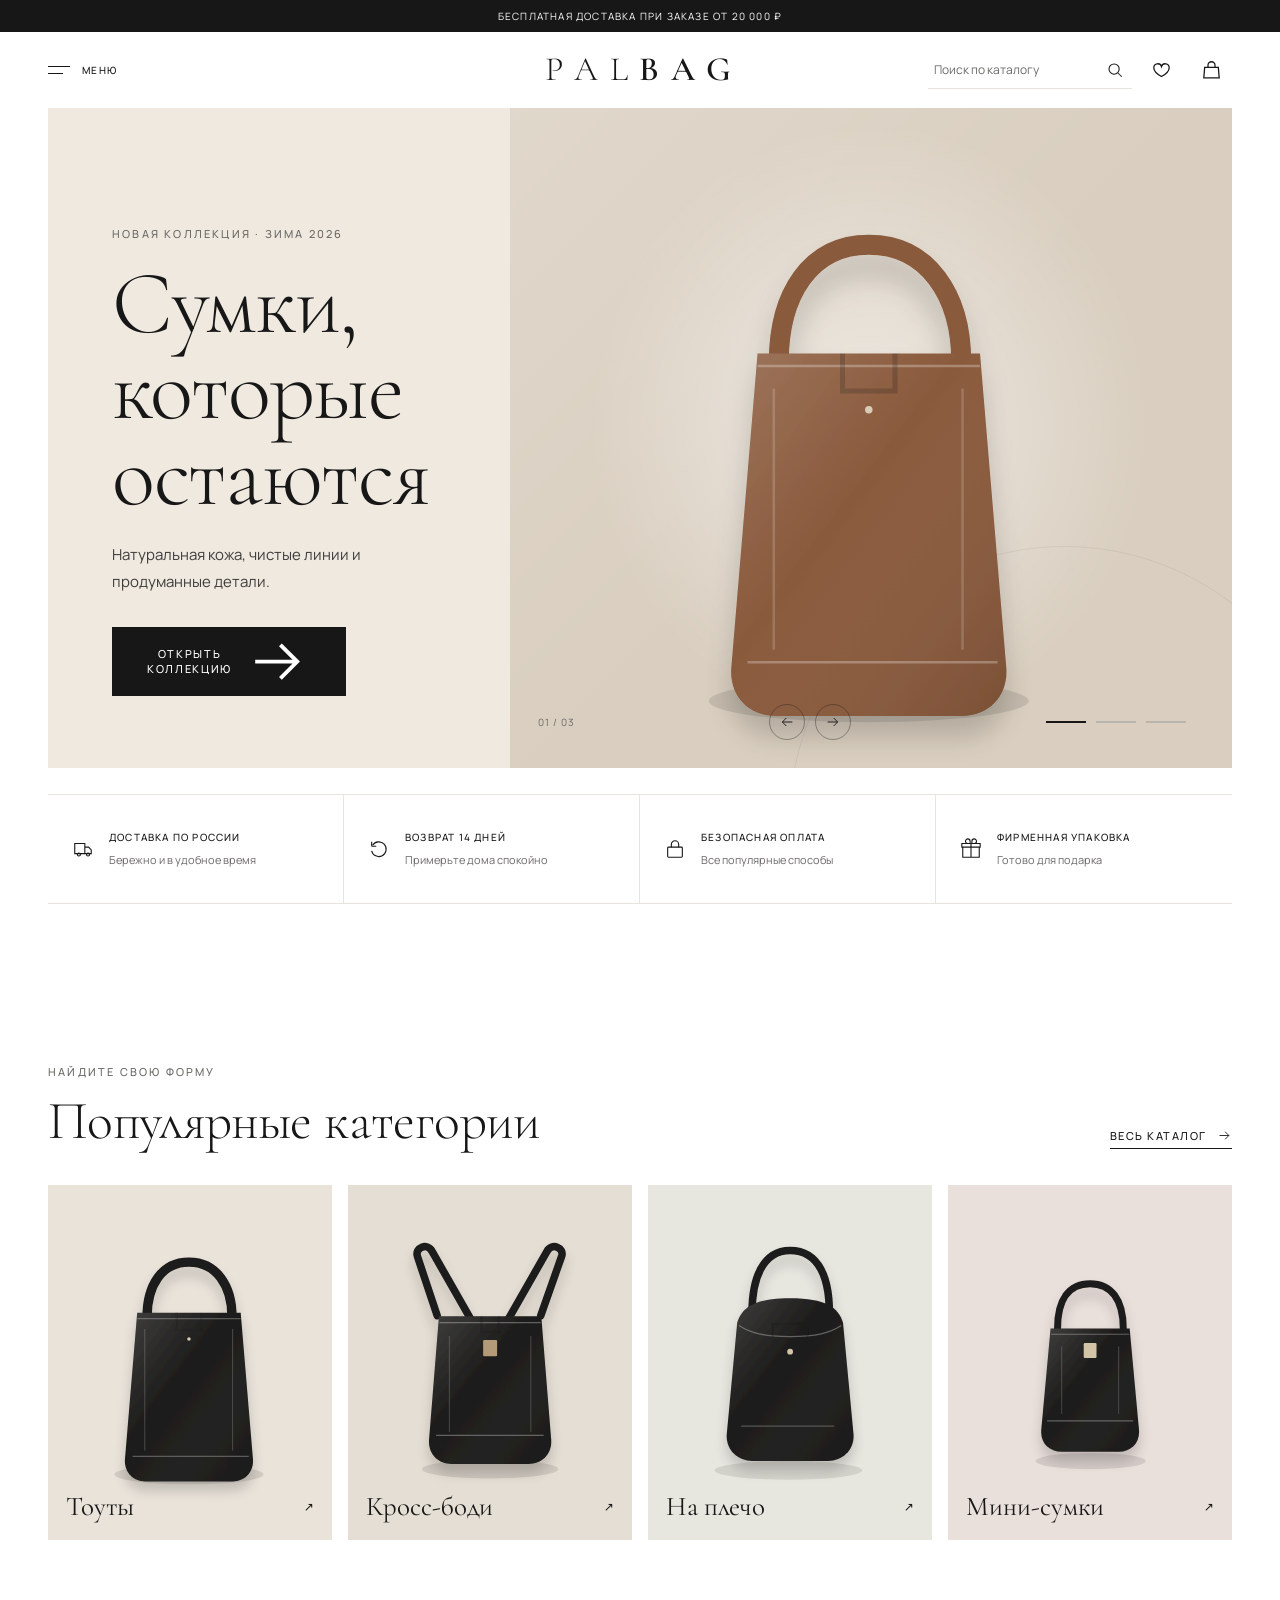
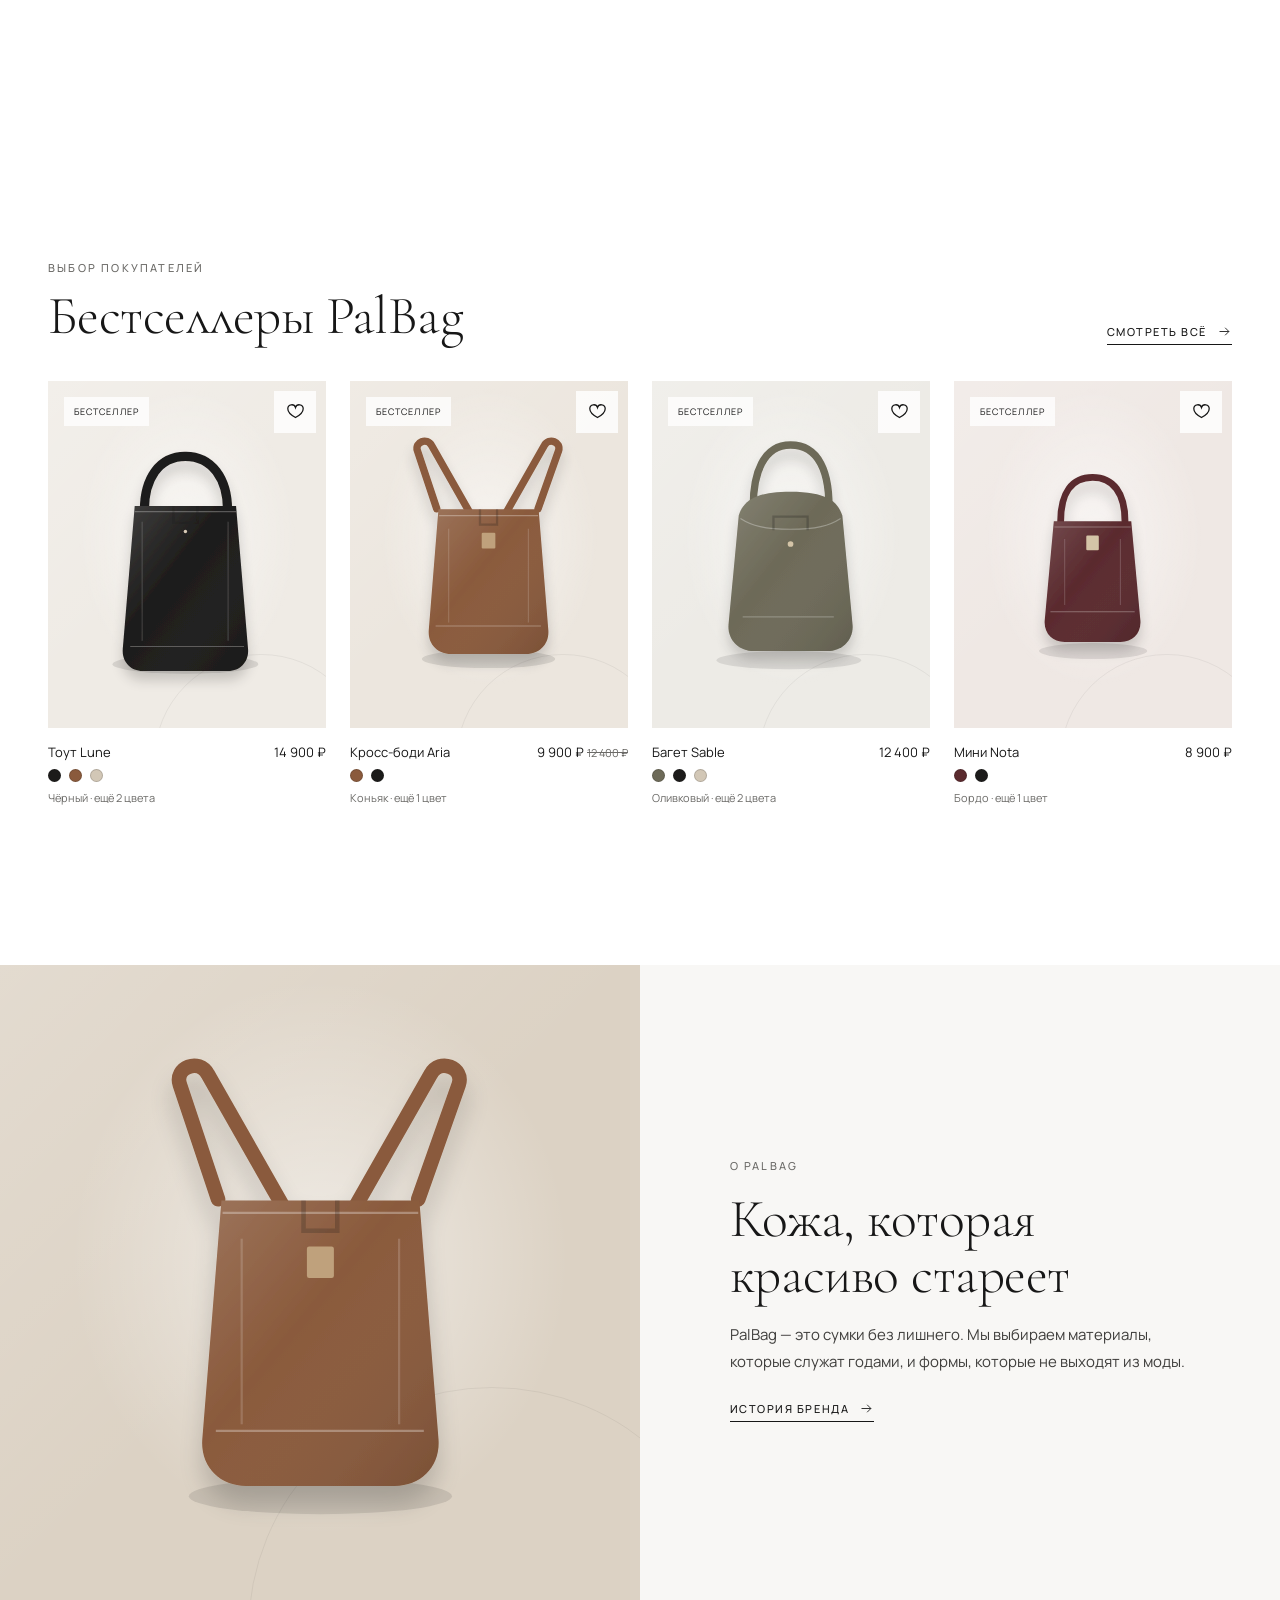
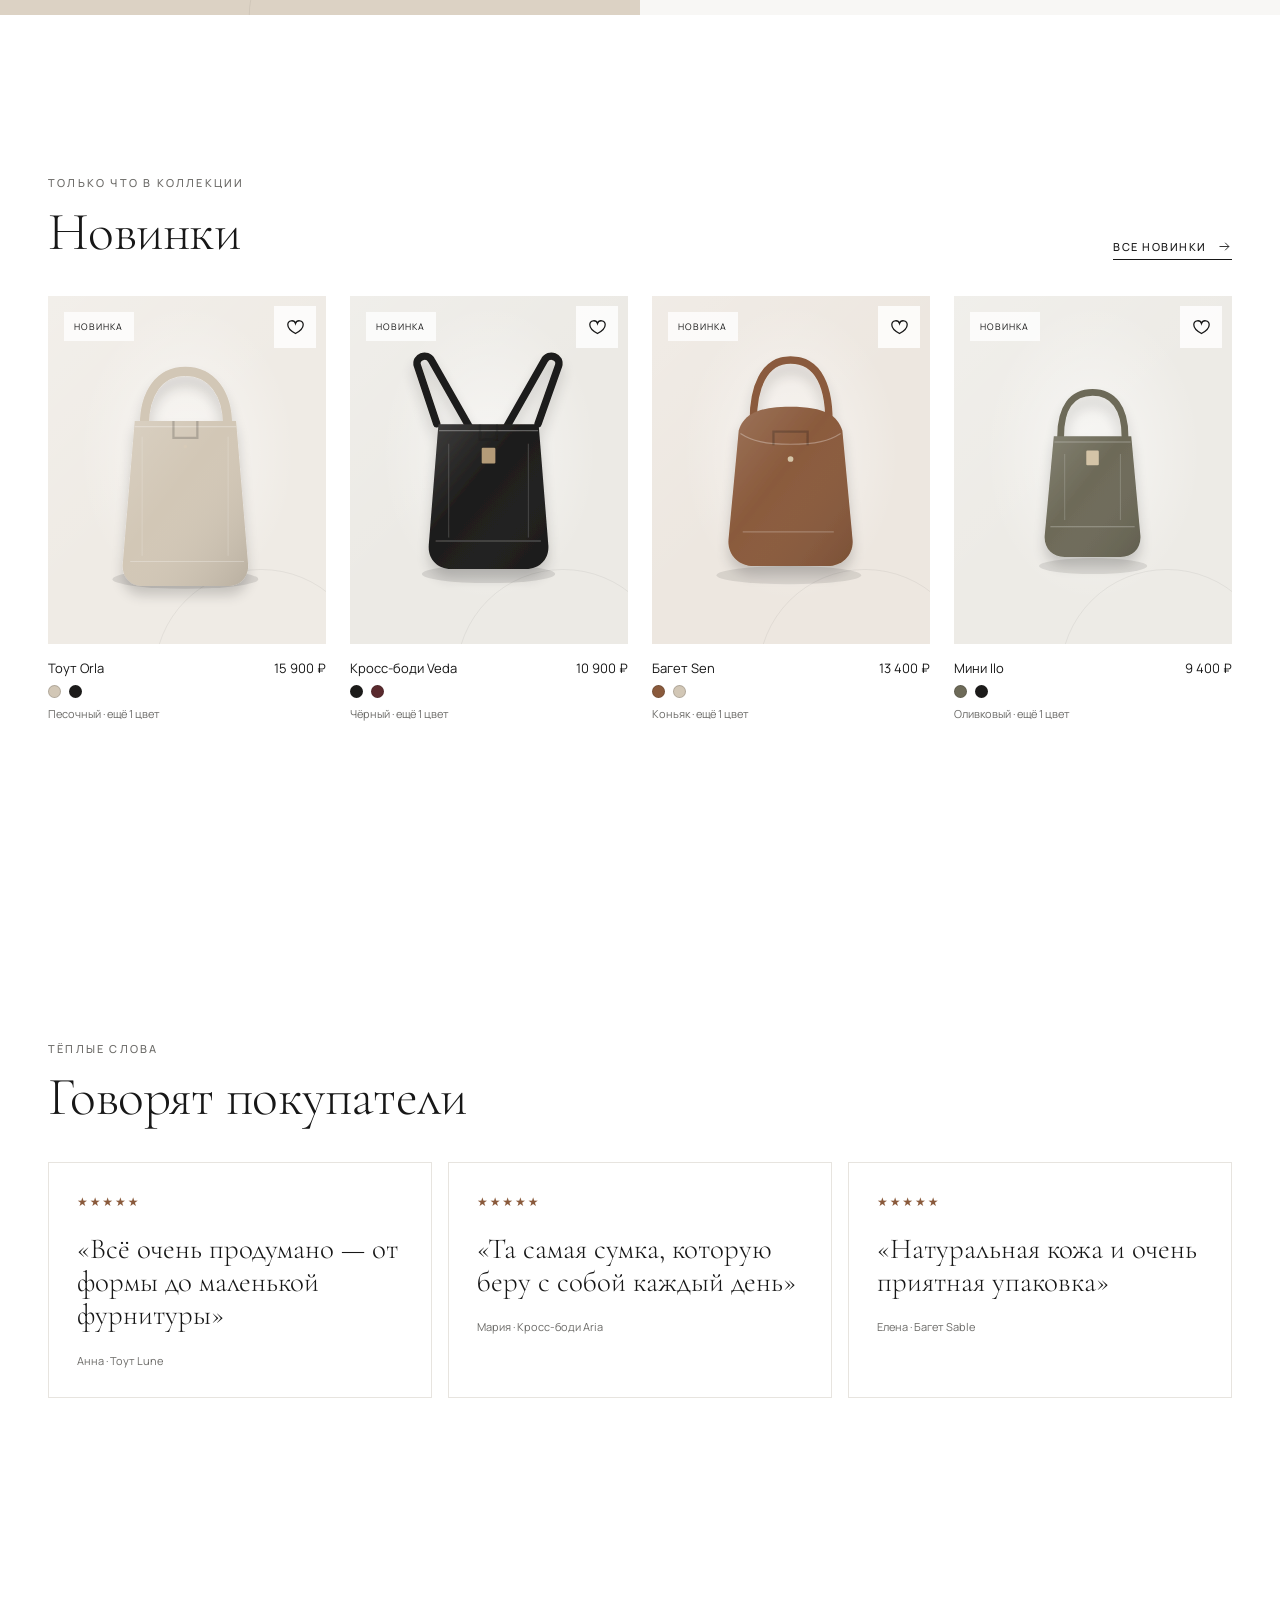
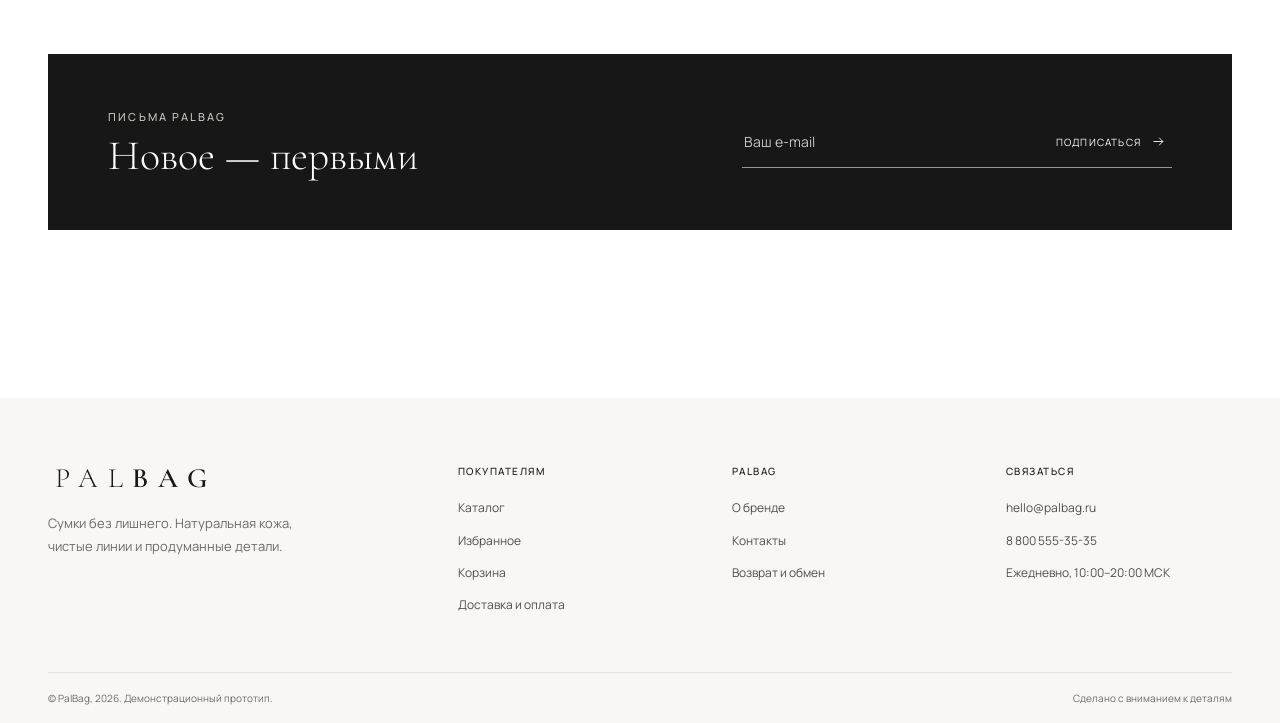
==== index.html @ a99d56c4 "Initial commit - PalBag website" ====
<!doctype html>
<html lang="ru">
  <head>
    <meta charset="utf-8">
    <meta name="viewport" content="width=device-width, initial-scale=1">
    <meta name="theme-color" content="#ffffff">
    <meta name="description" content="PalBag — сумки из натуральной кожи, чистые линии и продуманные детали.">
    <title>PalBag — сумки, которые остаются</title>
    <link rel="preconnect" href="https://fonts.googleapis.com">
    <link rel="preconnect" href="https://fonts.gstatic.com" crossorigin>
    <link href="https://fonts.googleapis.com/css2?family=Cormorant+Garamond:wght@300;400;500;600&family=Manrope:wght@300;400;500;600&display=swap" rel="stylesheet">
    <link rel="stylesheet" href="css/site.css">
    <script defer src="js/products.js"></script>
    <script defer src="js/app.js"></script>
  </head>
  <body data-page="home">
    <header id="site-header"></header>
    <main id="main-content"></main>
    <footer id="site-footer"></footer>
    <div id="overlay-root"></div>
    <div id="toast" class="toast" role="status" aria-live="polite"></div>
  </body>
</html>
---- css/site.css ----
:root {
  color-scheme: light;
  --ink: #171717;
  --mute: #6b6a67;
  --line: #e7e4df;
  --milk: #f8f7f5;
  --field: #8f8b84;
  --success: #3f7d58;
  --error: #a3352b;
  --serif: "Cormorant Garamond", "Times New Roman", serif;
  --sans: "Manrope", system-ui, -apple-system, sans-serif;
  --wrap: 1344px;
  --gutter: 48px;
  --ease: cubic-bezier(.22, .61, .36, 1);
}

* { box-sizing: border-box; }
html { scroll-behavior: smooth; }
body {
  margin: 0;
  color: var(--ink);
  background: #fff;
  font-family: var(--sans);
  font-size: 14px;
  -webkit-font-smoothing: antialiased;
}
body.is-locked { overflow: hidden; }
img, svg { display: block; }
button, input, select, textarea { font: inherit; }
button, a, select { -webkit-tap-highlight-color: transparent; }
button { color: inherit; }
a { color: inherit; text-decoration: none; }
button:focus-visible, a:focus-visible, input:focus-visible, select:focus-visible, textarea:focus-visible {
  outline: 2px solid var(--ink);
  outline-offset: 4px;
}
::selection { color: #fff; background: var(--ink); }

.wrap { width: min(100% - var(--gutter) * 2, var(--wrap)); margin-inline: auto; }
.eyebrow {
  color: var(--mute);
  font-size: 11px;
  font-weight: 500;
  letter-spacing: .2em;
  line-height: 1.5;
  text-transform: uppercase;
}
.serif { font-family: var(--serif); font-weight: 300; }
.display {
  margin: 0;
  font-family: var(--serif);
  font-size: clamp(56px, 7vw, 96px);
  font-weight: 300;
  letter-spacing: -.015em;
  line-height: .96;
}
.page-title {
  margin: 0;
  font-family: var(--serif);
  font-size: clamp(48px, 6vw, 80px);
  font-weight: 300;
  letter-spacing: -.012em;
  line-height: .98;
}
.section-title {
  margin: 0;
  font-family: var(--serif);
  font-size: clamp(38px, 4.2vw, 56px);
  font-weight: 300;
  letter-spacing: -.01em;
  line-height: 1.05;
}
.lead { max-width: 580px; color: #3f3e3c; font-size: 15px; line-height: 1.8; }
.muted { color: var(--mute); }
.section { padding-block: 160px; }
.section--compact { padding-block: 96px; }
.section-head { display: flex; align-items: end; justify-content: space-between; gap: 24px; margin-bottom: 36px; }
.section-head__copy { display: grid; gap: 12px; }
.text-link {
  display: inline-flex;
  align-items: center;
  gap: 10px;
  width: fit-content;
  padding-bottom: 5px;
  border-bottom: 1px solid currentColor;
  font-size: 11px;
  font-weight: 500;
  letter-spacing: .14em;
  text-transform: uppercase;
  transition: opacity .4s ease;
}
.text-link:hover { opacity: .58; }
.text-link svg { width: 15px; height: 15px; }
.button svg, .text-link svg, .newsletter-form button svg { fill: none; stroke: currentColor; stroke-width: 1.4; }

.button {
  display: inline-flex;
  min-height: 54px;
  align-items: center;
  justify-content: center;
  gap: 12px;
  padding: 0 34px;
  border: 1px solid var(--ink);
  background: var(--ink);
  color: #fff;
  cursor: pointer;
  font-size: 11px;
  font-weight: 500;
  letter-spacing: .15em;
  text-align: center;
  text-transform: uppercase;
  transition: color .45s ease, background .45s ease, border-color .45s ease;
}
.button:hover { background: #fff; color: var(--ink); }
.button:disabled { cursor: not-allowed; opacity: .5; }
.button--light { border-color: #fff; background: #fff; color: var(--ink); }
.button--light:hover { background: transparent; color: #fff; }
.button--outline { background: transparent; color: var(--ink); }
.button--outline:hover { background: var(--ink); color: #fff; }
.button--small { min-height: 44px; padding-inline: 20px; font-size: 10px; }
.icon-button {
  position: relative;
  display: inline-grid;
  width: 42px;
  height: 42px;
  flex: 0 0 auto;
  place-items: center;
  padding: 0;
  border: 0;
  background: transparent;
  cursor: pointer;
}
.icon-button svg { width: 21px; height: 21px; fill: none; stroke: currentColor; stroke-width: 1.45; }
.icon-button:hover { opacity: .58; }
.icon-button.is-active svg { fill: var(--ink); }
.icon-button.is-active svg path, .icon-button.is-active svg circle { stroke: var(--ink); }
.count-badge {
  position: absolute;
  top: 2px;
  right: 0;
  display: grid;
  min-width: 17px;
  height: 17px;
  place-items: center;
  padding-inline: 4px;
  border-radius: 50%;
  background: var(--ink);
  color: #fff;
  font-size: 9px;
  line-height: 1;
}
.count-badge[hidden] { display: none; }

/* Shared header, menu and footer */
.announcement {
  display: flex;
  min-height: 32px;
  align-items: center;
  justify-content: center;
  padding: 6px 16px;
  background: var(--ink);
  color: #fff;
  font-size: 10px;
  letter-spacing: .12em;
  text-align: center;
  text-transform: uppercase;
}
.site-header { position: sticky; z-index: 20; top: 0; background: #fff; transition: box-shadow .4s ease; }
.site-header.is-scrolled { box-shadow: 0 1px 0 var(--line); }
.header-main {
  display: grid;
  width: min(100% - var(--gutter) * 2, var(--wrap));
  min-height: 76px;
  grid-template-columns: 1fr auto 1fr;
  align-items: center;
  margin-inline: auto;
  transition: min-height .4s ease;
}
.site-header.is-scrolled .header-main { min-height: 62px; }
.header-left, .header-actions { display: flex; align-items: center; gap: 8px; }
.header-left { justify-self: start; }
.header-actions { justify-self: end; }
.brand {
  display: inline-flex;
  align-items: baseline;
  padding-left: .24em;
  font-family: var(--serif);
  font-size: 34px;
  font-weight: 300;
  letter-spacing: .34em;
  line-height: 1;
  white-space: nowrap;
}
.brand strong { font-weight: 600; }
.brand--small { font-size: 28px; }
.menu-trigger { display: flex; gap: 12px; align-items: center; padding: 10px 0; border: 0; background: transparent; cursor: pointer; }
.menu-trigger__lines { display: grid; gap: 6px; width: 22px; }
.menu-trigger__lines span { height: 1px; background: currentColor; transition: transform .45s var(--ease), width .45s var(--ease); }
.menu-trigger__lines span:last-child { width: 15px; }
.menu-trigger[aria-expanded="true"] .menu-trigger__lines span:first-child { transform: translateY(3.5px) rotate(45deg); }
.menu-trigger[aria-expanded="true"] .menu-trigger__lines span:last-child { width: 22px; transform: translateY(-3.5px) rotate(-45deg); }
.menu-trigger__label { font-size: 10px; font-weight: 500; letter-spacing: .14em; text-transform: uppercase; }
.header-search { position: relative; }
.search-field { display: flex; align-items: center; border-bottom: 1px solid var(--line); }
.search-field input { width: 170px; height: 36px; padding: 0 6px; border: 0; background: transparent; outline: 0; font-size: 12px; }
.search-field input::placeholder { color: var(--mute); }
.search-field button { display: grid; width: 34px; height: 34px; place-items: center; border: 0; background: transparent; cursor: pointer; }
.search-field svg { width: 18px; height: 18px; fill: none; stroke: currentColor; stroke-width: 1.4; }
.header-desktop-search { display: block; }
.header-mobile-search { display: none; }
.header-menu {
  position: fixed;
  z-index: 22;
  inset: 0;
  display: grid;
  grid-template-columns: minmax(320px, .85fr) 1.15fr;
  visibility: hidden;
  background: #fff;
  opacity: 0;
  transition: opacity .55s ease, visibility .55s;
}
.header-menu.is-open { visibility: visible; opacity: 1; }
.menu-main { display: flex; flex-direction: column; justify-content: center; padding: 70px max(56px, calc((100vw - var(--wrap)) / 2)); }
.menu-close { position: absolute; top: 28px; left: max(42px, calc((100vw - var(--wrap)) / 2)); }
.menu-links { display: grid; gap: 8px; margin-top: 40px; }
.menu-links a {
  width: fit-content;
  font-family: var(--serif);
  font-size: clamp(38px, 5vw, 64px);
  font-weight: 300;
  line-height: 1.05;
  opacity: 0;
  transform: translateY(18px);
  transition: opacity .4s ease, transform .55s var(--ease);
}
.header-menu.is-open .menu-links a { opacity: 1; transform: none; }
.header-menu.is-open .menu-links a:nth-child(2) { transition-delay: .06s; }
.header-menu.is-open .menu-links a:nth-child(3) { transition-delay: .12s; }
.header-menu.is-open .menu-links a:nth-child(4) { transition-delay: .18s; }
.header-menu.is-open .menu-links a:nth-child(5) { transition-delay: .24s; }
.menu-links a:hover { color: var(--mute); }
.menu-aside { position: relative; display: flex; align-items: end; padding: 64px; overflow: hidden; background: #e9e3da; }
.menu-aside__art { position: absolute; inset: 0; display: grid; place-items: center; }
.menu-aside__art .bag-art { width: 75%; height: 90%; }
.menu-aside__copy { position: relative; z-index: 1; max-width: 320px; }
.menu-aside__copy p { margin: 10px 0 20px; font-family: var(--serif); font-size: 34px; line-height: 1.1; }
.footer { margin-top: 72px; background: var(--milk); }
.footer-top { display: grid; grid-template-columns: 1.6fr repeat(3, 1fr); gap: 48px; padding-block: 66px 58px; }
.footer-brand p { max-width: 260px; margin: 20px 0 0; color: var(--mute); font-size: 13px; line-height: 1.75; }
.footer-column { display: flex; flex-direction: column; align-items: start; gap: 13px; }
.footer-column h2 { margin: 0 0 7px; font-size: 10px; font-weight: 500; letter-spacing: .15em; text-transform: uppercase; }
.footer-column a, .footer-column span { color: #4f4e4b; font-size: 12px; line-height: 1.6; transition: color .3s ease; }
.footer-column a:hover { color: var(--ink); }
.footer-bottom { display: flex; justify-content: space-between; gap: 20px; padding-block: 18px; border-top: 1px solid var(--line); color: var(--mute); font-size: 10px; }

/* Product artwork and cards */
.bag-art { width: 100%; height: 100%; color: var(--bag-color, #1c1b1a); }
.bag-art use { width: 100%; height: 100%; }
.bag-scene { position: relative; display: grid; min-width: 0; place-items: center; overflow: hidden; background: var(--bag-bg, #efebe5); }
.bag-scene::before, .bag-scene::after { position: absolute; content: ""; pointer-events: none; }
.bag-scene::before {
  inset: 0;
  background: radial-gradient(ellipse at 50% 45%, rgba(255,255,255,.55), transparent 55%), linear-gradient(135deg, rgba(255,255,255,.2), transparent 50%);
}
.bag-scene::after {
  right: -15%;
  bottom: -40%;
  width: 76%;
  aspect-ratio: 1;
  border: 1px solid rgba(23,23,23,.06);
  border-radius: 50%;
}
.bag-scene .bag-art { position: relative; z-index: 1; width: 82%; height: 90%; transition: opacity .7s ease, transform .8s var(--ease); }
.bag-scene:hover .bag-art { transform: translateY(-3px); }
.product-card { min-width: 0; }
.product-card__visual { position: relative; display: block; aspect-ratio: 4 / 5; overflow: hidden; background: var(--bag-bg, var(--milk)); }
.product-card__visual .bag-scene { width: 100%; height: 100%; }
.product-card__visual .bag-art { width: 86%; height: 92%; }
.product-card__badge { position: absolute; z-index: 2; top: 16px; left: 16px; padding: 8px 10px; background: rgba(255,255,255,.78); font-size: 9px; letter-spacing: .12em; text-transform: uppercase; }
.product-card__favorite { position: absolute; z-index: 2; top: 10px; right: 10px; background: rgba(255,255,255,.82); }
.product-card__info { display: grid; grid-template-columns: 1fr auto; gap: 8px 12px; padding-top: 15px; }
.product-card__name { width: fit-content; font-size: 13px; font-weight: 400; }
.product-card__name:hover { text-decoration: underline; text-underline-offset: 4px; }
.product-card__price { white-space: nowrap; font-size: 13px; }
.product-card__meta { display: flex; align-items: center; gap: 8px; }
.product-card__swatches { display: flex; align-items: center; gap: 6px; }
.swatch {
  display: inline-block;
  width: 13px;
  height: 13px;
  flex: 0 0 auto;
  padding: 0;
  border: 1px solid rgba(23,23,23,.18);
  border-radius: 50%;
  background: var(--swatch);
}
.swatch--large { width: 27px; height: 27px; cursor: pointer; }
.swatch--selected { outline: 1px solid var(--ink); outline-offset: 3px; }
.product-card__note { grid-column: 1 / -1; color: var(--mute); font-size: 11px; }
.product-grid { display: grid; grid-template-columns: repeat(4, minmax(0, 1fr)); gap: 46px 24px; }
.category-grid { display: grid; grid-template-columns: repeat(4, minmax(0, 1fr)); gap: 16px; }
.category-tile { position: relative; display: block; aspect-ratio: 4 / 5; overflow: hidden; background: var(--tile-bg, #efebe5); }
.category-tile .bag-art { position: absolute; inset: 5% 7%; width: 86%; height: 90%; transition: transform .8s var(--ease); }
.category-tile:hover .bag-art { transform: translateY(-5px); }
.category-tile__label { position: absolute; z-index: 1; right: 18px; bottom: 17px; left: 18px; display: flex; align-items: center; justify-content: space-between; font-family: var(--serif); font-size: 27px; }
.category-tile__label span:last-child { font-family: var(--sans); font-size: 12px; }
.sale-price { color: var(--mute); font-size: 11px; text-decoration: line-through; }

/* Home page */
.hero { position: relative; width: min(100% - var(--gutter) * 2, var(--wrap)); margin: 0 auto; overflow: hidden; background: var(--milk); }
.hero-track { position: relative; height: min(660px, 55vw); min-height: 520px; }
.hero-slide { position: absolute; inset: 0; display: grid; min-height: 0; grid-template-columns: .78fr 1.22fr; opacity: 0; transition: opacity 1.2s ease; }
.hero-slide:first-child { position: relative; }
.hero-slide.is-active { opacity: 1; }
.hero-copy { z-index: 1; display: flex; flex-direction: column; align-items: start; justify-content: center; padding: 70px clamp(36px, 5vw, 78px); }
.hero-copy .display { max-width: 490px; margin-block: 18px 22px; }
.hero-copy .lead { max-width: 360px; margin: 0 0 32px; }
.hero-art { min-height: 100%; }
.hero-art .bag-scene { height: 100%; min-height: 500px; }
.hero-art .bag-scene .bag-art { width: 79%; height: 92%; }
.hero-controls { position: absolute; z-index: 2; right: 46px; bottom: 28px; left: calc(39% + 28px); display: flex; align-items: center; justify-content: space-between; pointer-events: none; }
.hero-arrows, .hero-progress { display: flex; align-items: center; gap: 10px; pointer-events: auto; }
.hero-arrow { display: grid; width: 36px; height: 36px; place-items: center; border: 1px solid rgba(23,23,23,.36); border-radius: 50%; background: transparent; cursor: pointer; transition: background .3s ease,color .3s ease; }
.hero-arrow:hover { background: var(--ink); color: #fff; }
.hero-arrow svg { width: 16px; height: 16px; fill: none; stroke: currentColor; stroke-width: 1.4; }
.hero-progress button { width: 40px; height: 20px; padding: 0; border: 0; background: transparent; cursor: pointer; }
.hero-progress span { display: block; height: 2px; background: #b9b5ad; transition: background .4s ease; }
.hero-progress button[aria-current="true"] span { background: var(--ink); }
.hero-counter { color: var(--mute); font-size: 10px; letter-spacing: .1em; }
.promise-strip { display: grid; grid-template-columns: repeat(4, 1fr); margin-top: 26px; border-block: 1px solid var(--line); }
.promise { display: flex; min-height: 108px; align-items: center; gap: 15px; padding: 20px 24px; border-right: 1px solid var(--line); }
.promise:last-child { border-right: 0; }
.promise svg { width: 22px; height: 22px; flex: 0 0 auto; fill: none; stroke: var(--ink); stroke-width: 1.2; }
.promise strong { display: block; margin-bottom: 5px; font-size: 10px; font-weight: 500; letter-spacing: .12em; text-transform: uppercase; }
.promise span { color: var(--mute); font-size: 11px; line-height: 1.5; }
.story-band { display: grid; grid-template-columns: 1fr 1fr; min-height: 470px; background: var(--milk); }
.story-band__art .bag-scene { height: 100%; min-height: 470px; }
.story-band__copy { display: flex; flex-direction: column; align-items: start; justify-content: center; padding: 60px clamp(34px, 7vw, 108px); }
.story-band__copy .section-title { max-width: 470px; margin-block: 16px 18px; }
.story-band__copy .lead { margin: 0 0 26px; }
.quote-card { min-height: 230px; padding: 28px; border: 1px solid var(--line); }
.reviews-grid { display: grid; grid-template-columns: repeat(3, minmax(0, 1fr)); gap: 16px; }
.quote-card blockquote { max-width: 340px; margin: 22px 0 18px; font-family: var(--serif); font-size: 29px; font-weight: 300; line-height: 1.15; }
.quote-card cite { color: var(--mute); font-size: 11px; font-style: normal; }
.quote-stars { color: #8a5a3c; font-size: 12px; letter-spacing: .16em; }
.newsletter { display: flex; align-items: center; justify-content: space-between; gap: 38px; padding: 52px 60px; background: var(--ink); color: #fff; }
.newsletter h2 { max-width: 430px; margin: 8px 0 0; font-family: var(--serif); font-size: 42px; font-weight: 300; line-height: 1.08; }
.newsletter .eyebrow { color: #c9c6c0; }
.newsletter-form { display: flex; width: min(100%, 430px); border-bottom: 1px solid rgba(255,255,255,.55); }
.newsletter-form input { width: 100%; height: 50px; border: 0; background: transparent; color: #fff; outline: 0; }
.newsletter-form input::placeholder { color: #c9c6c0; }
.newsletter-form button { display: flex; align-items: center; gap: 10px; border: 0; background: transparent; color: #fff; cursor: pointer; font-size: 10px; letter-spacing: .12em; text-transform: uppercase; }
.newsletter-form button svg { width: 15px; height: 15px; fill: none; stroke: currentColor; stroke-width: 1.4; }
.mobile-search-panel { padding: 5px 0 15px; }
.mobile-search-panel .search-field { max-width: var(--wrap); }

/* Catalog, forms and filters */
.breadcrumb { display: flex; flex-wrap: wrap; gap: 9px; align-items: center; margin: 26px 0; color: var(--mute); font-size: 11px; }
.breadcrumb a:hover { color: var(--ink); }
.breadcrumb span[aria-hidden="true"] { color: #b9b5ad; }
.catalog-intro { display: flex; align-items: end; justify-content: space-between; gap: 32px; padding-block: 30px 45px; border-bottom: 1px solid var(--line); }
.catalog-intro__copy { display: grid; gap: 13px; }
.catalog-intro__copy .lead { margin: 0; }
.catalog-layout { display: grid; grid-template-columns: 240px minmax(0, 1fr); gap: 34px; padding-top: 28px; }
.filters { align-self: start; }
.filter-group { padding-block: 19px; border-bottom: 1px solid var(--line); }
.filter-group:first-child { padding-top: 0; }
.filter-group summary { display: flex; align-items: center; justify-content: space-between; cursor: pointer; font-size: 11px; font-weight: 500; letter-spacing: .12em; list-style: none; text-transform: uppercase; }
.filter-group summary::-webkit-details-marker { display: none; }
.filter-group summary::after { content: "+"; color: var(--mute); font-size: 17px; font-weight: 300; }
.filter-group[open] summary::after { content: "−"; }
.filter-options { display: grid; gap: 13px; padding-top: 18px; }
.filter-check { display: flex; align-items: center; gap: 10px; color: #4f4e4b; cursor: pointer; font-size: 12px; }
.filter-check input { width: 15px; height: 15px; accent-color: var(--ink); }
.filter-color-list { display: flex; flex-wrap: wrap; gap: 12px; padding: 4px 2px; }
.filter-color { display: inline-grid; width: 22px; height: 22px; place-items: center; padding: 0; border: 1px solid rgba(23,23,23,.22); border-radius: 50%; background: var(--swatch); cursor: pointer; }
.filter-color[aria-pressed="true"] { outline: 1px solid var(--ink); outline-offset: 3px; }
.price-range { display: grid; grid-template-columns: 1fr 1fr; gap: 8px; }
.price-range label { display: grid; gap: 6px; color: var(--mute); font-size: 10px; }
.price-range input, .field input, .field select, .field textarea {
  width: 100%;
  min-height: 44px;
  padding: 10px 12px;
  border: 1px solid var(--field);
  border-radius: 0;
  background: #fff;
  color: var(--ink);
  font-size: 13px;
}
.price-range input { min-height: 40px; }
.filter-actions { display: flex; gap: 10px; margin-top: 18px; }
.filter-actions .button { flex: 1; }
.catalog-toolbar { display: flex; align-items: center; justify-content: space-between; gap: 14px; margin-bottom: 22px; }
.catalog-count { color: var(--mute); font-size: 11px; }
.catalog-sort { display: flex; align-items: center; gap: 9px; color: var(--mute); font-size: 11px; }
.catalog-sort select { min-height: 36px; padding: 4px 27px 4px 4px; border: 0; background: #fff; color: var(--ink); font-size: 11px; }
.filter-mobile-trigger { display: none; }
.catalog-products { display: grid; grid-template-columns: repeat(3, minmax(0, 1fr)); gap: 38px 20px; }
.empty-state { grid-column: 1 / -1; padding: 75px 24px; background: var(--milk); text-align: center; }
.empty-state h2 { margin: 0 0 12px; font-family: var(--serif); font-size: 38px; font-weight: 300; }
.empty-state p { margin: 0 auto 22px; color: var(--mute); line-height: 1.7; }
.promo-card { display: flex; align-items: center; justify-content: space-between; gap: 32px; margin-top: 40px; padding: 28px 34px; background: var(--milk); }
.promo-card h2 { margin: 5px 0 0; font-family: var(--serif); font-size: 34px; font-weight: 300; }

/* Product detail */
.product-detail { display: grid; grid-template-columns: minmax(0, 1.15fr) minmax(340px, .85fr); gap: clamp(40px, 7vw, 100px); padding-top: 16px; }
.product-gallery { display: grid; min-width: 0; grid-template-columns: repeat(2, minmax(0, 1fr)); align-content: start; gap: 12px; }
.product-gallery__main { min-width: 0; grid-column: 1 / -1; aspect-ratio: 1 / 1; }
.product-gallery__main .bag-art { width: 72%; height: 89%; }
.product-gallery__tile { aspect-ratio: 4 / 5; }
.product-gallery__tile .bag-art { width: 88%; height: 92%; }
.product-info { position: sticky; top: 100px; align-self: start; padding-block: 18px 50px; }
.product-info h1 { margin: 12px 0; font-family: var(--serif); font-size: clamp(46px, 5vw, 64px); font-weight: 300; line-height: .98; }
.product-rating { display: flex; align-items: center; gap: 10px; margin-block: 15px; color: var(--mute); font-size: 11px; }
.product-rating__stars { color: #8a5a3c; letter-spacing: .14em; }
.product-detail__price { display: flex; align-items: baseline; gap: 12px; margin: 22px 0; font-size: 17px; }
.product-detail__price del { color: var(--mute); font-size: 13px; }
.product-description { max-width: 460px; margin: 0 0 24px; color: #4f4e4b; font-size: 13px; line-height: 1.8; }
.product-option { margin-block: 22px; }
.product-option__head { display: flex; justify-content: space-between; gap: 18px; margin-bottom: 14px; font-size: 11px; }
.product-option__head strong { font-weight: 500; }
.product-option__head span { color: var(--mute); }
.product-swatches { display: flex; gap: 12px; padding: 4px; }
.product-actions { display: grid; grid-template-columns: 1fr 52px; gap: 10px; margin-top: 25px; }
.product-actions .button { width: 100%; }
.product-actions .icon-button { width: 52px; height: 54px; border: 1px solid var(--line); }
.product-benefits { display: grid; gap: 13px; margin-top: 25px; padding-top: 20px; border-top: 1px solid var(--line); }
.product-benefits__row { display: flex; align-items: center; gap: 12px; color: #4f4e4b; font-size: 11px; }
.product-benefits__row svg { width: 18px; height: 18px; flex: 0 0 auto; fill: none; stroke: currentColor; stroke-width: 1.3; }
.product-accordion { border-top: 1px solid var(--line); }
.product-accordion:last-child { border-bottom: 1px solid var(--line); }
.product-accordion summary { display: flex; justify-content: space-between; padding-block: 18px; cursor: pointer; font-size: 11px; font-weight: 500; letter-spacing: .1em; list-style: none; text-transform: uppercase; }
.product-accordion summary::-webkit-details-marker { display: none; }
.product-accordion summary::after { content: "+"; font-size: 17px; font-weight: 300; }
.product-accordion[open] summary::after { content: "−"; }
.product-accordion p, .product-accordion ul { margin: 0; padding: 0 0 20px; color: var(--mute); font-size: 12px; line-height: 1.8; }
.product-accordion ul { padding-left: 17px; }
.mobile-buybar { display: none; }

/* Cart and favorites */
.page-heading { display: flex; align-items: end; justify-content: space-between; gap: 25px; padding-block: 30px 38px; border-bottom: 1px solid var(--line); }
.page-heading__copy { display: grid; gap: 10px; }
.page-heading__copy p { margin: 0; color: var(--mute); font-size: 12px; }
.cart-layout { display: grid; grid-template-columns: minmax(0, 1.4fr) minmax(290px, .6fr); gap: 60px; padding-top: 36px; }
.cart-list { border-top: 1px solid var(--line); }
.cart-row { display: grid; grid-template-columns: 128px minmax(0, 1fr) auto; gap: 20px; align-items: center; padding-block: 20px; border-bottom: 1px solid var(--line); }
.cart-row__image { display: block; width: 128px; aspect-ratio: 4 / 5; }
.cart-row__image .bag-art { width: 85%; height: 92%; }
.cart-row__info { display: grid; gap: 8px; align-content: center; }
.cart-row__info a { width: fit-content; font-family: var(--serif); font-size: 25px; }
.cart-row__info span { color: var(--mute); font-size: 11px; }
.cart-row__remove { width: fit-content; padding: 4px 0; border: 0; border-bottom: 1px solid var(--line); background: transparent; color: var(--mute); cursor: pointer; font-size: 10px; }
.cart-row__remove:hover { color: var(--ink); border-color: var(--ink); }
.quantity { display: inline-flex; height: 36px; align-items: center; border: 1px solid var(--line); }
.quantity button { display: grid; width: 34px; height: 34px; place-items: center; border: 0; background: transparent; cursor: pointer; font-size: 17px; }
.quantity span { min-width: 24px; text-align: center; font-size: 12px; }
.cart-row__amount { display: grid; gap: 12px; justify-items: end; font-size: 13px; }
.order-summary { align-self: start; padding: 25px; background: var(--milk); }
.order-summary h2 { margin: 0 0 21px; font-family: var(--serif); font-size: 32px; font-weight: 300; }
.summary-line { display: flex; justify-content: space-between; gap: 18px; margin-block: 13px; color: #4f4e4b; font-size: 12px; }
.summary-line--total { margin-top: 19px; padding-top: 18px; border-top: 1px solid var(--line); color: var(--ink); font-size: 15px; }
.order-summary .button { width: 100%; margin-top: 15px; }
.summary-note { margin: 14px 0 0; color: var(--mute); font-size: 10px; line-height: 1.65; }
.empty-page { display: grid; min-height: 380px; place-items: center; padding: 60px 20px; background: var(--milk); text-align: center; }
.empty-page__inner { max-width: 470px; }
.empty-page__symbol { display: grid; width: 62px; height: 62px; place-items: center; margin: 0 auto 19px; border: 1px solid var(--line); border-radius: 50%; }
.empty-page__symbol svg { width: 26px; height: 26px; fill: none; stroke: var(--ink); stroke-width: 1.2; }
.empty-page h2 { margin: 0 0 9px; font-family: var(--serif); font-size: 42px; font-weight: 300; }
.empty-page p { margin: 0 0 22px; color: var(--mute); font-size: 12px; line-height: 1.7; }
.favorites-grid { padding-top: 30px; }

/* Editorial and information pages */
.editorial-hero { position: relative; display: grid; min-height: 560px; grid-template-columns: 1fr 1fr; overflow: hidden; background: var(--milk); }
.editorial-hero__copy { display: flex; flex-direction: column; align-items: start; justify-content: center; padding: 65px clamp(34px, 7vw, 100px); }
.editorial-hero__copy h1 { max-width: 500px; margin: 16px 0; font-family: var(--serif); font-size: clamp(60px, 7vw, 96px); font-weight: 300; line-height: .94; }
.editorial-hero__copy p { max-width: 400px; margin: 0; color: #4f4e4b; font-size: 14px; line-height: 1.8; }
.editorial-hero__art .bag-scene { height: 100%; min-height: 500px; }
.editorial-hero__art .bag-art { width: 77%; height: 92%; }
.editorial-statement { max-width: 900px; margin-inline: auto; text-align: center; }
.editorial-statement p { margin: 16px auto 0; color: #4f4e4b; font-family: var(--serif); font-size: clamp(30px, 4vw, 46px); font-weight: 300; line-height: 1.25; }
.principles-grid { display: grid; grid-template-columns: repeat(3, 1fr); gap: 0 32px; margin-top: 36px; }
.principle { padding: 24px 0; border-top: 1px solid var(--line); }
.principle h3 { margin: 0 0 8px; font-family: var(--serif); font-size: 31px; font-weight: 400; }
.principle p { max-width: 320px; margin: 0; color: var(--mute); font-size: 12px; line-height: 1.8; }
.info-layout { display: grid; grid-template-columns: minmax(220px, .6fr) minmax(0, 1.4fr); gap: 90px; padding-block: 45px 20px; }
.info-aside { align-self: start; position: sticky; top: 100px; }
.info-aside p { color: var(--mute); font-size: 12px; line-height: 1.7; }
.info-content h2 { margin: 0 0 15px; font-family: var(--serif); font-size: 36px; font-weight: 300; }
.info-content p, .info-content li { color: #4f4e4b; font-size: 13px; line-height: 1.9; }
.info-content p { margin: 0 0 16px; }
.info-content ul { display: grid; gap: 8px; margin: 0 0 40px; padding-left: 19px; }
.delivery-cards { display: grid; grid-template-columns: repeat(3, 1fr); gap: 16px; margin-block: 32px 48px; }
.delivery-card { min-height: 182px; padding: 24px; border: 1px solid var(--line); }
.delivery-card svg { width: 24px; height: 24px; margin-bottom: 20px; fill: none; stroke: var(--ink); stroke-width: 1.2; }
.delivery-card h3 { margin: 0 0 8px; font-size: 12px; font-weight: 500; }
.delivery-card p { margin: 0; color: var(--mute); font-size: 11px; line-height: 1.7; }
.contact-layout { display: grid; grid-template-columns: 1fr 1fr; gap: 70px; padding-block: 46px 20px; }
.contact-list { display: grid; align-content: start; }
.contact-item { padding-block: 20px; border-top: 1px solid var(--line); }
.contact-item:last-child { border-bottom: 1px solid var(--line); }
.contact-item span { display: block; margin-bottom: 9px; color: var(--mute); font-size: 10px; letter-spacing: .16em; text-transform: uppercase; }
.contact-item a, .contact-item strong { font-size: 15px; font-weight: 400; }
.contact-form { display: grid; gap: 18px; padding: 28px; background: var(--milk); }
.contact-form h2 { margin: 0; font-family: var(--serif); font-size: 34px; font-weight: 300; }
.field { display: grid; gap: 7px; }
.field label { font-size: 10px; font-weight: 500; letter-spacing: .1em; text-transform: uppercase; }
.field textarea { min-height: 106px; resize: vertical; }
.form-note { min-height: 18px; margin: -5px 0 0; color: var(--success); font-size: 11px; }

/* Dialogs, drawers and feedback */
.drawer-backdrop, .modal-backdrop { position: fixed; z-index: 39; inset: 0; visibility: hidden; background: rgba(23,23,23,.42); opacity: 0; transition: opacity .45s ease, visibility .45s; }
.drawer-backdrop.is-open, .modal-backdrop.is-open { visibility: visible; opacity: 1; }
.filter-drawer { position: fixed; z-index: 40; top: 0; bottom: 0; left: 0; width: min(430px, 92vw); overflow: auto; padding: 26px; background: #fff; transform: translateX(-102%); transition: transform .6s var(--ease); }
.filter-drawer.is-open { transform: translateX(0); }
.drawer-head { display: flex; align-items: center; justify-content: space-between; margin-bottom: 25px; }
.drawer-head h2 { margin: 0; font-family: var(--serif); font-size: 34px; font-weight: 300; }
.modal-backdrop { z-index: 49; display: grid; place-items: center; padding: 20px; }
.modal {
  position: relative;
  width: min(100%, 540px);
  max-height: min(90vh, 760px);
  overflow: auto;
  padding: 34px;
  background: #fff;
  opacity: 0;
  transform: translateY(16px);
  transition: opacity .5s ease, transform .5s var(--ease);
}
.modal-backdrop.is-open .modal { opacity: 1; transform: translateY(0); }
.modal__close { position: absolute; top: 12px; right: 12px; }
.modal h2 { margin: 0 0 8px; font-family: var(--serif); font-size: 42px; font-weight: 300; }
.modal > p { margin: 0 0 23px; color: var(--mute); font-size: 12px; line-height: 1.7; }
.checkout-form { display: grid; gap: 14px; }
.checkout-form__row { display: grid; grid-template-columns: 1fr 1fr; gap: 12px; }
.checkout-form .button { width: 100%; margin-top: 5px; }
.toast {
  position: fixed;
  z-index: 60;
  right: 24px;
  bottom: 24px;
  display: flex;
  min-width: 260px;
  max-width: min(390px, calc(100vw - 32px));
  align-items: center;
  gap: 14px;
  padding: 14px 18px;
  background: var(--ink);
  color: #fff;
  font-size: 12px;
  line-height: 1.5;
  opacity: 0;
  pointer-events: none;
  transform: translateY(18px);
  transition: opacity .35s ease, transform .4s var(--ease);
}
.toast.is-visible { opacity: 1; transform: translateY(0); }
.toast__icon { display: grid; width: 25px; height: 25px; flex: 0 0 auto; place-items: center; border: 1px solid rgba(255,255,255,.55); border-radius: 50%; }
.toast__icon svg { width: 13px; height: 13px; fill: none; stroke: currentColor; stroke-width: 1.5; }
.reveal { opacity: 0; transform: translateY(24px); transition: opacity .8s ease, transform .8s var(--ease); }
.reveal.is-visible { opacity: 1; transform: none; }

@media (max-width: 1100px) {
  :root { --gutter: 32px; }
  .section { padding-block: 96px; }
  .section--compact { padding-block: 72px; }
  .header-desktop-search { display: none; }
  .header-mobile-search { display: inline-grid; }
  .catalog-products { grid-template-columns: repeat(2, minmax(0, 1fr)); }
  .product-grid { grid-template-columns: repeat(3, minmax(0, 1fr)); }
  .catalog-layout { grid-template-columns: 210px minmax(0, 1fr); gap: 24px; }
  .product-detail { gap: 38px; }
  .footer-top { grid-template-columns: 1.3fr repeat(3, 1fr); gap: 28px; }
  .hero-slide { min-height: 540px; }
}

@media (max-width: 767px) {
  :root { --gutter: 20px; }
  html { scroll-padding-top: 70px; }
  body { font-size: 14px; }
  .wrap { width: calc(100% - 40px); }
  .section { padding-block: 72px; }
  .section--compact { padding-block: 48px; }
  .display { font-size: clamp(49px, 13vw, 68px); }
  .page-title { font-size: clamp(48px, 13vw, 64px); }
  .section-title { font-size: 38px; }
  .lead { font-size: 14px; }
  .section-head { align-items: start; flex-direction: column; margin-bottom: 23px; }
  .section-head .text-link { margin-top: 7px; font-size: 9px; }
  .button { min-height: 52px; padding-inline: 22px; font-size: 10px; }
  .announcement { min-height: 30px; font-size: 9px; }
  .header-main { width: calc(100% - 32px); min-height: 62px; grid-template-columns: 1fr auto 1fr; }
  .site-header.is-scrolled .header-main { min-height: 58px; }
  .header-left, .header-actions { gap: 0; }
  .header-left .menu-trigger__label { display: none; }
  .menu-trigger { min-width: 40px; }
  .brand { font-size: 26px; letter-spacing: .27em; }
  .header-actions .icon-button { width: 38px; height: 40px; }
  .header-actions .icon-button svg { width: 19px; height: 19px; }
  .header-actions .desktop-only { display: none; }
  .header-menu { grid-template-columns: 1fr; overflow-y: auto; }
  .menu-main { min-height: 100%; justify-content: center; padding: 90px 28px 48px; }
  .menu-close { top: 16px; left: 14px; }
  .menu-links { gap: 6px; margin-top: 25px; }
  .menu-links a { font-size: 46px; }
  .menu-aside { display: none; }
  .footer { margin-top: 48px; }
  .footer-top { grid-template-columns: 1fr 1fr; gap: 35px 20px; padding-block: 45px 34px; }
  .footer-brand { grid-column: 1 / -1; }
  .footer-brand p { margin-top: 12px; }
  .footer-bottom { flex-direction: column; gap: 8px; font-size: 9px; }
  .hero { width: 100%; }
  .hero-track { height: auto; min-height: 0; aspect-ratio: 390 / 700; }
  .hero-slide { position: absolute; inset: 0; height: 100%; min-height: 0; grid-template-columns: 1fr; grid-template-rows: 1.12fr .88fr; }
  .hero-slide:first-child { position: relative; }
  .hero-art { grid-row: 1; min-height: 0; }
  .hero-art .bag-scene { min-height: 0; height: 100%; }
  .hero-art .bag-scene .bag-art { width: 69%; height: 95%; }
  .hero-copy { grid-row: 2; justify-content: start; padding: 25px 24px 68px; }
  .hero-copy .display { max-width: 360px; margin-block: 9px 10px; font-size: clamp(39px, 10.5vw, 52px); }
  .hero-copy .lead { max-width: 350px; margin-bottom: 16px; font-size: 12px; }
  .hero-copy .eyebrow { font-size: 9px; }
  .hero-copy .button { min-height: 44px; }
  .hero-controls { right: 20px; bottom: 18px; left: 20px; }
  .hero-arrow { width: 32px; height: 32px; }
  .hero-progress button { width: 26px; }
  .hero-counter { font-size: 9px; }
  .promise-strip { grid-template-columns: 1fr 1fr; margin-top: 16px; }
  .promise { min-height: 83px; gap: 10px; padding: 13px 10px; border-bottom: 1px solid var(--line); }
  .promise:nth-child(2) { border-right: 0; }
  .promise:nth-child(n+3) { border-bottom: 0; }
  .promise svg { width: 18px; height: 18px; }
  .promise strong { font-size: 8px; }
  .promise span { font-size: 9px; }
  .category-grid { grid-template-columns: 1fr 1fr; gap: 10px; }
  .category-tile__label { right: 10px; bottom: 12px; left: 10px; font-size: 22px; }
  .category-tile__label span:last-child { font-size: 10px; }
  .product-grid { grid-template-columns: 1fr 1fr; gap: 28px 12px; }
  .product-card__visual { aspect-ratio: 4 / 5; }
  .product-card__badge { top: 8px; left: 8px; padding: 6px; font-size: 7px; }
  .product-card__favorite { top: 4px; right: 4px; width: 34px; height: 34px; }
  .product-card__favorite svg { width: 18px; height: 18px; }
  .product-card__info { gap: 7px 4px; padding-top: 10px; }
  .product-card__name, .product-card__price { font-size: 11px; }
  .product-card__meta { gap: 5px; }
  .swatch { width: 11px; height: 11px; }
  .product-card__note { font-size: 9px; }
  .story-band { grid-template-columns: minmax(0, 1fr); overflow: hidden; }
  .story-band__copy { min-width: 0; }
  .story-band__art { order: 0; }
  .story-band__art .bag-scene { min-height: 320px; height: 320px; }
  .story-band__art .bag-art { width: 64%; height: 95%; }
  .story-band__copy { padding: 34px 25px 40px; }
  .story-band__copy .section-title { font-size: 38px; }
  .story-band__copy .lead { font-size: 13px; }
  .quote-card { min-height: 190px; padding: 22px; }
  .reviews-grid { grid-template-columns: 1fr; }
  .quote-card blockquote { font-size: 26px; }
  .newsletter { align-items: start; flex-direction: column; gap: 24px; padding: 34px 24px; }
  .newsletter h2 { font-size: 36px; }
  .newsletter-form { width: 100%; }
  .catalog-intro { align-items: start; flex-direction: column; gap: 17px; padding-block: 22px 26px; }
  .catalog-intro__copy .lead { font-size: 12px; }
  .breadcrumb { margin: 19px 0; font-size: 10px; }
  .catalog-layout { display: block; padding-top: 20px; }
  .catalog-layout > .filters { display: none; }
  .catalog-layout.is-filter-open > .filters { display: block; }
  .catalog-products { gap: 26px 12px; }
  .catalog-toolbar { margin-bottom: 15px; }
  .catalog-count { font-size: 10px; }
  .catalog-sort { gap: 4px; font-size: 9px; }
  .catalog-sort select { max-width: 140px; min-height: 32px; font-size: 10px; }
  .filter-mobile-trigger { display: inline-flex; min-height: 34px; align-items: center; gap: 7px; padding: 0 10px; border: 1px solid var(--line); background: #fff; font-size: 9px; letter-spacing: .08em; text-transform: uppercase; }
  .filter-mobile-trigger svg { width: 15px; height: 15px; fill: none; stroke: currentColor; stroke-width: 1.4; }
  .promo-card { align-items: start; flex-direction: column; gap: 15px; margin-top: 24px; padding: 22px; }
  .promo-card h2 { font-size: 29px; }
  .product-detail { grid-template-columns: 1fr; gap: 18px; padding-top: 0; }
  .product-gallery { margin-inline: -20px; gap: 6px; }
  .product-gallery__main { aspect-ratio: 1 / 1; }
  .product-gallery__tile { aspect-ratio: 1 / 1; }
  .product-gallery__main .bag-art { width: 75%; height: 92%; }
  .product-info { position: static; padding: 16px 0 100px; }
  .product-info h1 { margin: 9px 0; font-size: 48px; }
  .product-rating { margin-block: 10px; }
  .product-detail__price { margin-block: 16px; }
  .product-description { font-size: 12px; }
  .product-actions { grid-template-columns: 1fr 48px; }
  .product-actions .desktop-buy { display: none; }
  .product-actions .icon-button { width: 48px; height: 52px; }
  .mobile-buybar {
    position: fixed;
    z-index: 18;
    right: 0;
    bottom: 0;
    left: 0;
    display: flex;
    align-items: center;
    justify-content: space-between;
    gap: 12px;
    padding: 11px 18px calc(11px + env(safe-area-inset-bottom));
    border-top: 1px solid var(--line);
    background: rgba(255,255,255,.97);
  }
  .mobile-buybar__price { display: grid; gap: 3px; font-size: 12px; }
  .mobile-buybar .button { min-height: 46px; padding-inline: 16px; }
  .page-heading { align-items: start; flex-direction: column; gap: 15px; padding-block: 19px 26px; }
  .page-heading .text-link { font-size: 9px; }
  .cart-layout { grid-template-columns: 1fr; gap: 24px; padding-top: 22px; }
  .cart-row { grid-template-columns: 80px minmax(0, 1fr) auto; gap: 11px; padding-block: 14px; }
  .cart-row__image { width: 80px; }
  .cart-row__info { gap: 5px; }
  .cart-row__info a { font-size: 19px; }
  .cart-row__info span, .cart-row__remove { font-size: 9px; }
  .cart-row__amount { gap: 8px; font-size: 11px; }
  .quantity { height: 30px; }
  .quantity button { width: 27px; height: 28px; }
  .quantity span { min-width: 18px; font-size: 10px; }
  .order-summary { padding: 20px; }
  .order-summary h2 { font-size: 29px; }
  .empty-page { min-height: 320px; }
  .empty-page h2 { font-size: 38px; }
  .editorial-hero { grid-template-columns: 1fr; }
  .editorial-hero__art { grid-row: 1; }
  .editorial-hero__art .bag-scene { min-height: 350px; height: 350px; }
  .editorial-hero__copy { grid-row: 2; padding: 30px 25px 38px; }
  .editorial-hero__copy h1 { margin-block: 10px; font-size: 60px; }
  .editorial-hero__copy p { font-size: 13px; }
  .editorial-statement p { font-size: 32px; }
  .principles-grid { grid-template-columns: 1fr; gap: 0; margin-top: 22px; }
  .principle { padding-block: 19px; }
  .info-layout { grid-template-columns: 1fr; gap: 25px; padding-block: 22px 0; }
  .info-aside { position: static; }
  .info-aside .section-title { font-size: 36px; }
  .info-content h2 { font-size: 30px; }
  .delivery-cards { grid-template-columns: 1fr; gap: 10px; margin-block: 22px 36px; }
  .delivery-card { min-height: 0; padding: 20px; }
  .delivery-card svg { margin-bottom: 12px; }
  .contact-layout { grid-template-columns: 1fr; gap: 28px; padding-block: 20px 0; }
  .contact-form { padding: 21px; }
  .contact-form h2 { font-size: 30px; }
  .checkout-form__row { grid-template-columns: 1fr; gap: 14px; }
  .modal { padding: 28px 22px; }
  .modal h2 { font-size: 36px; }
  .toast { right: 16px; bottom: calc(16px + env(safe-area-inset-bottom)); left: 16px; min-width: 0; max-width: none; }
}

@media (max-width: 380px) {
  .header-main { width: calc(100% - 24px); }
  .brand { font-size: 23px; }
  .catalog-sort { gap: 0; font-size: 0; }
  .catalog-sort select { max-width: 108px; font-size: 10px; }
  .hero-copy { padding-inline: 20px; }
  .hero-controls { right: 16px; left: 16px; }
  .product-card__name, .product-card__price { font-size: 10px; }
  .cart-row { grid-template-columns: 68px minmax(0, 1fr) auto; gap: 8px; }
  .cart-row__image { width: 68px; }
}

@media (prefers-reduced-motion: reduce) {
  *, *::before, *::after { scroll-behavior: auto !important; animation-duration: .01ms !important; animation-iteration-count: 1 !important; transition-duration: .01ms !important; }
  .reveal { opacity: 1; transform: none; }
}
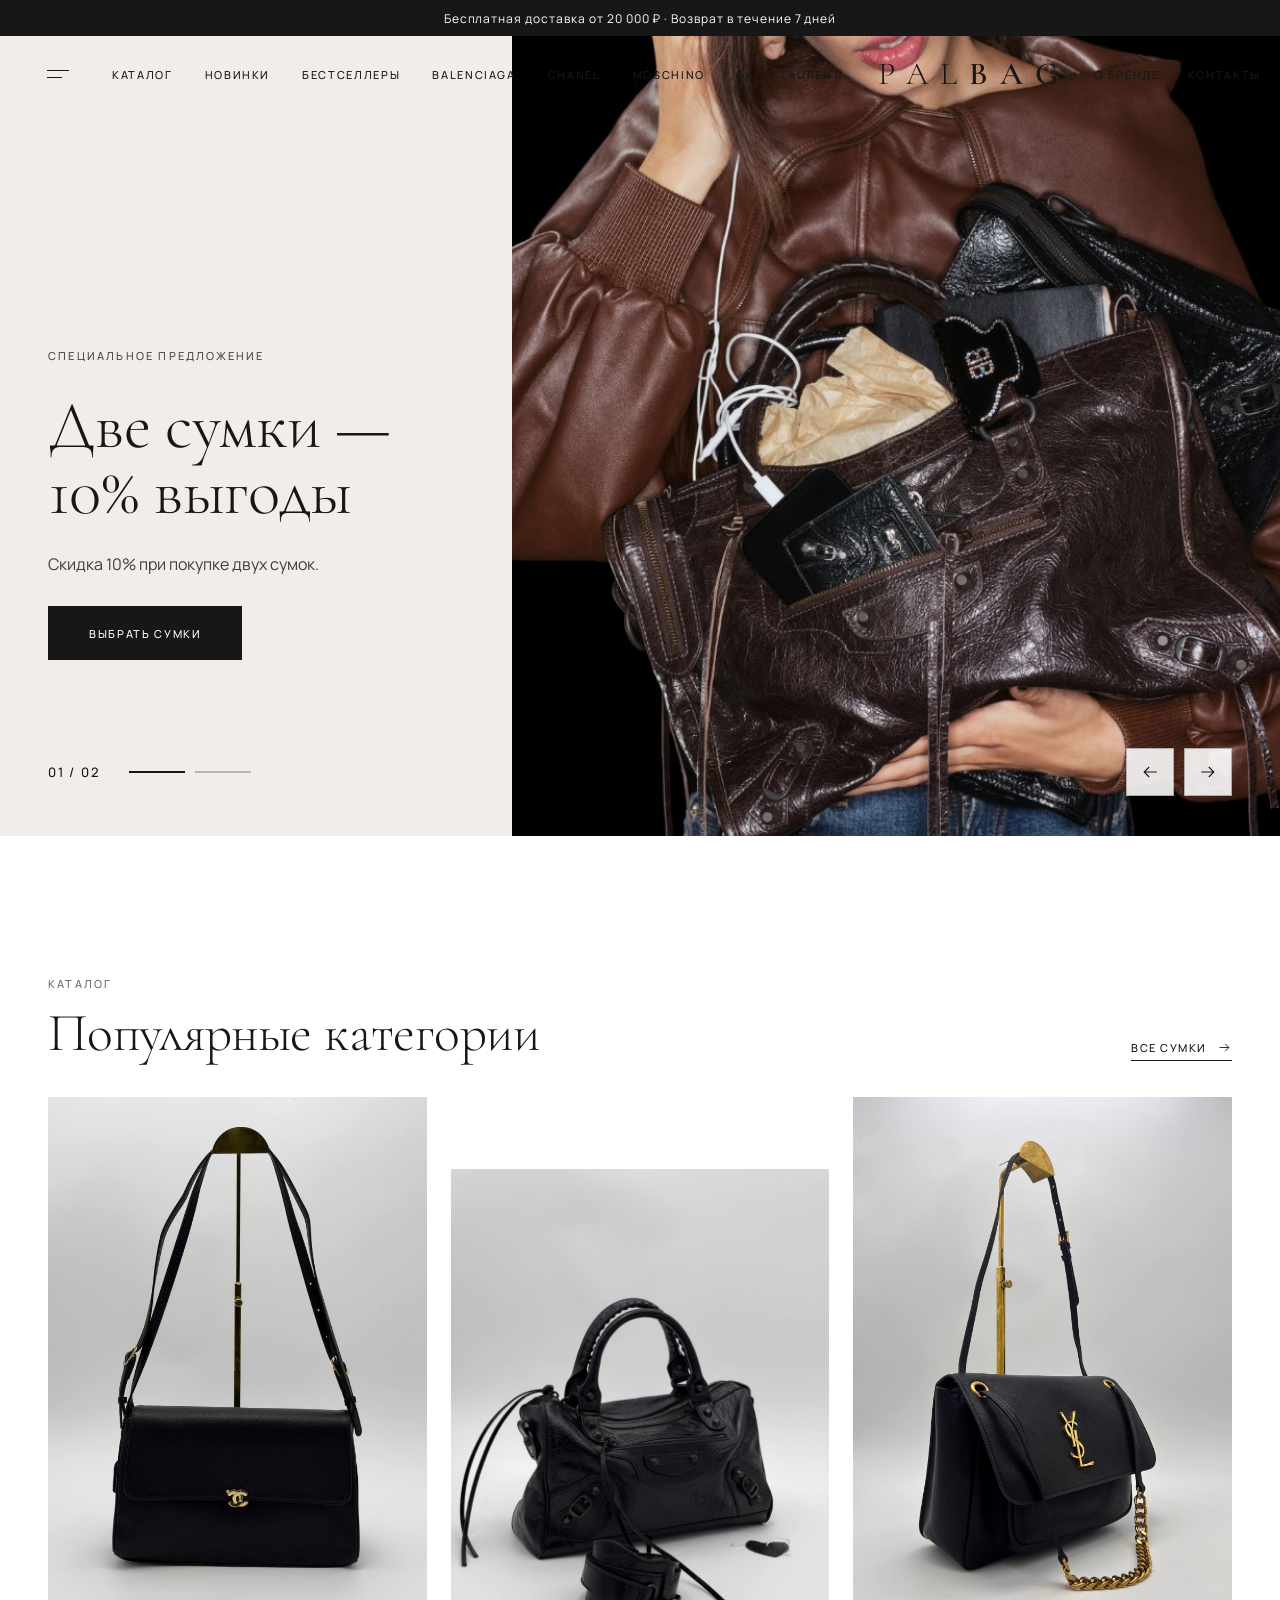
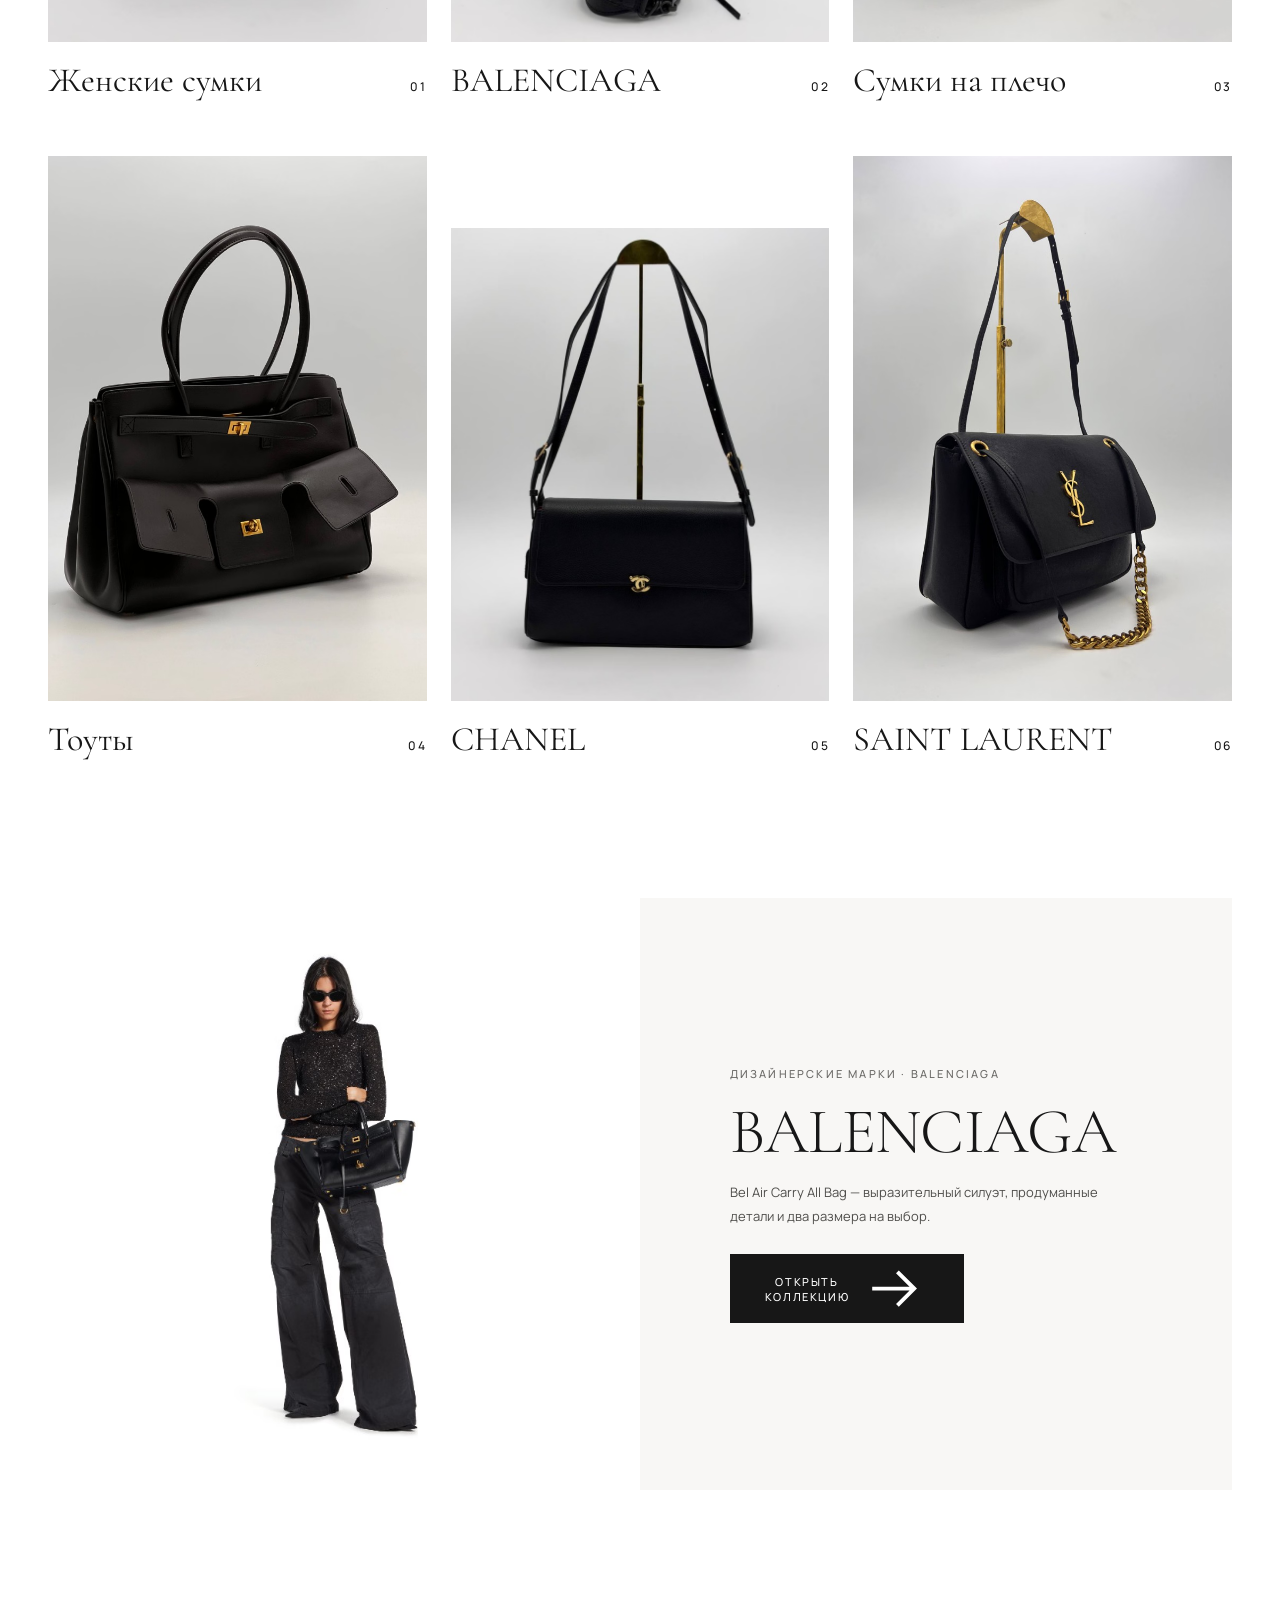
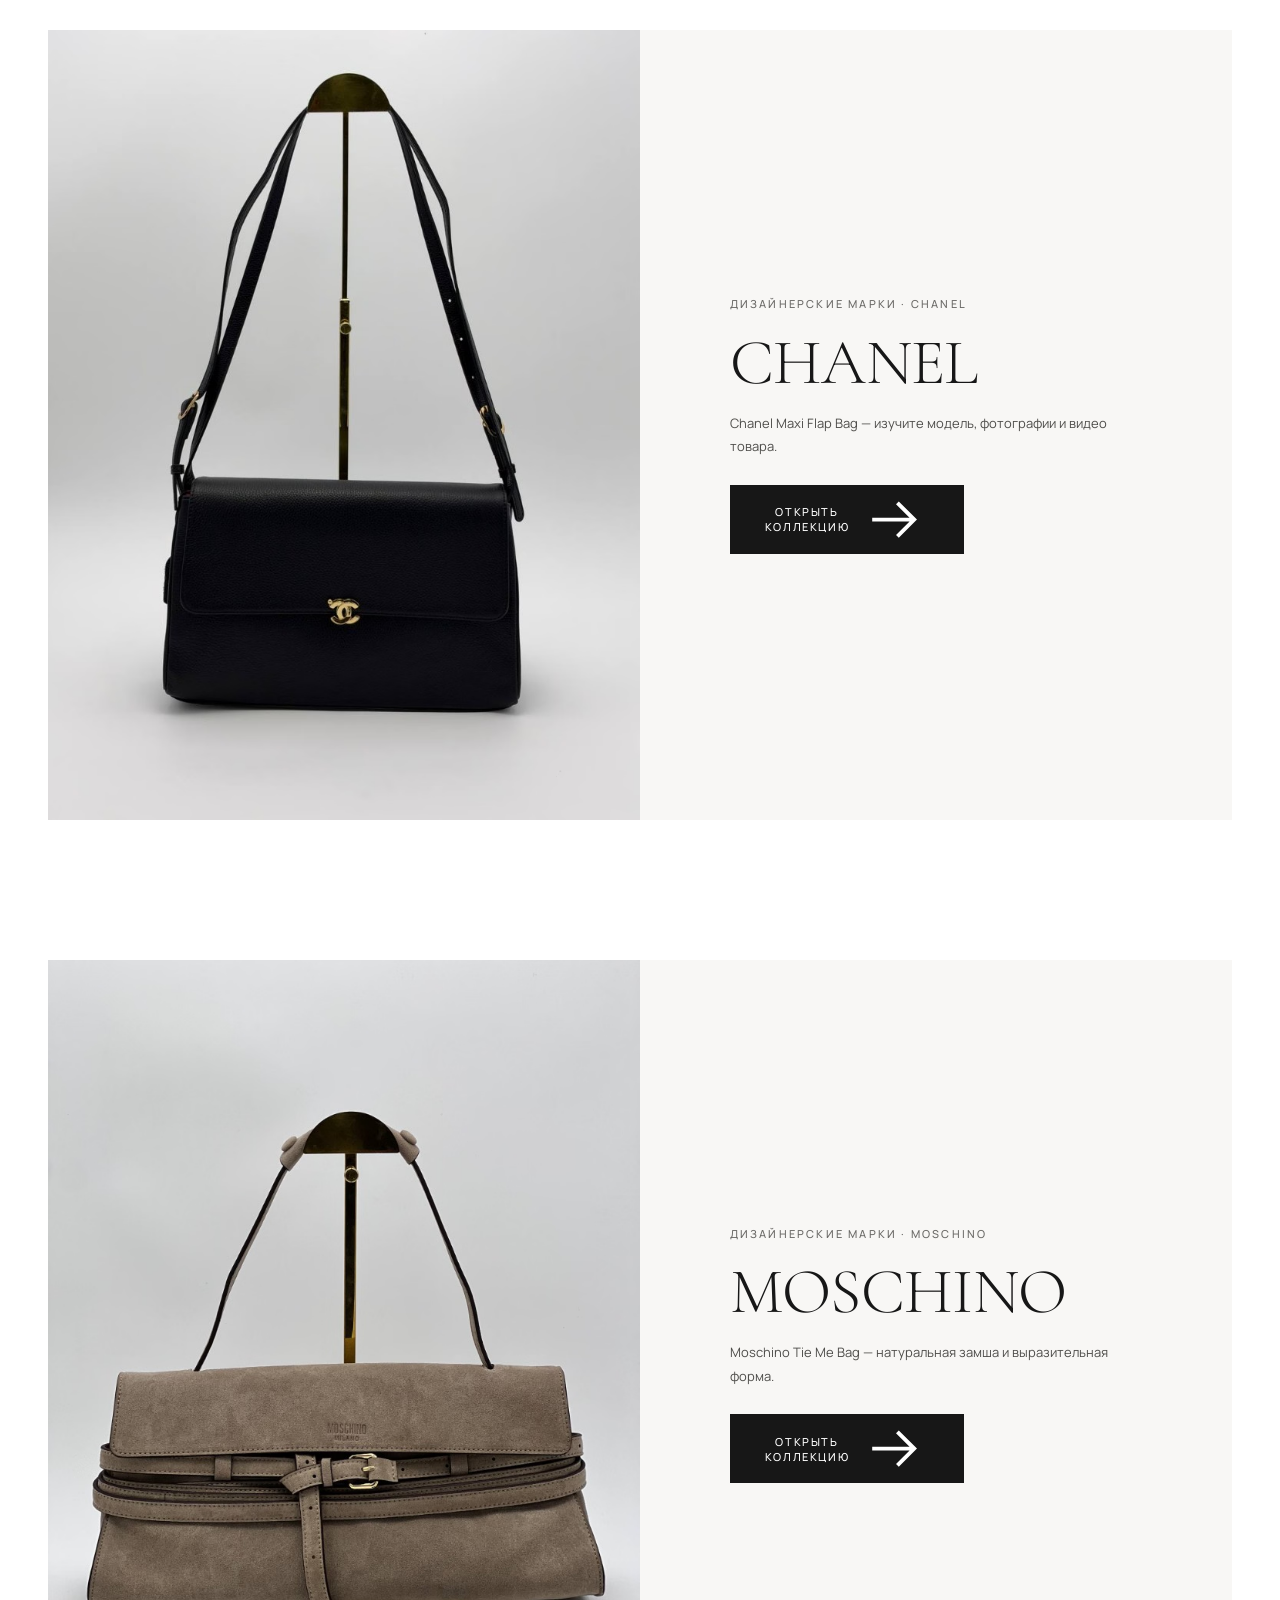
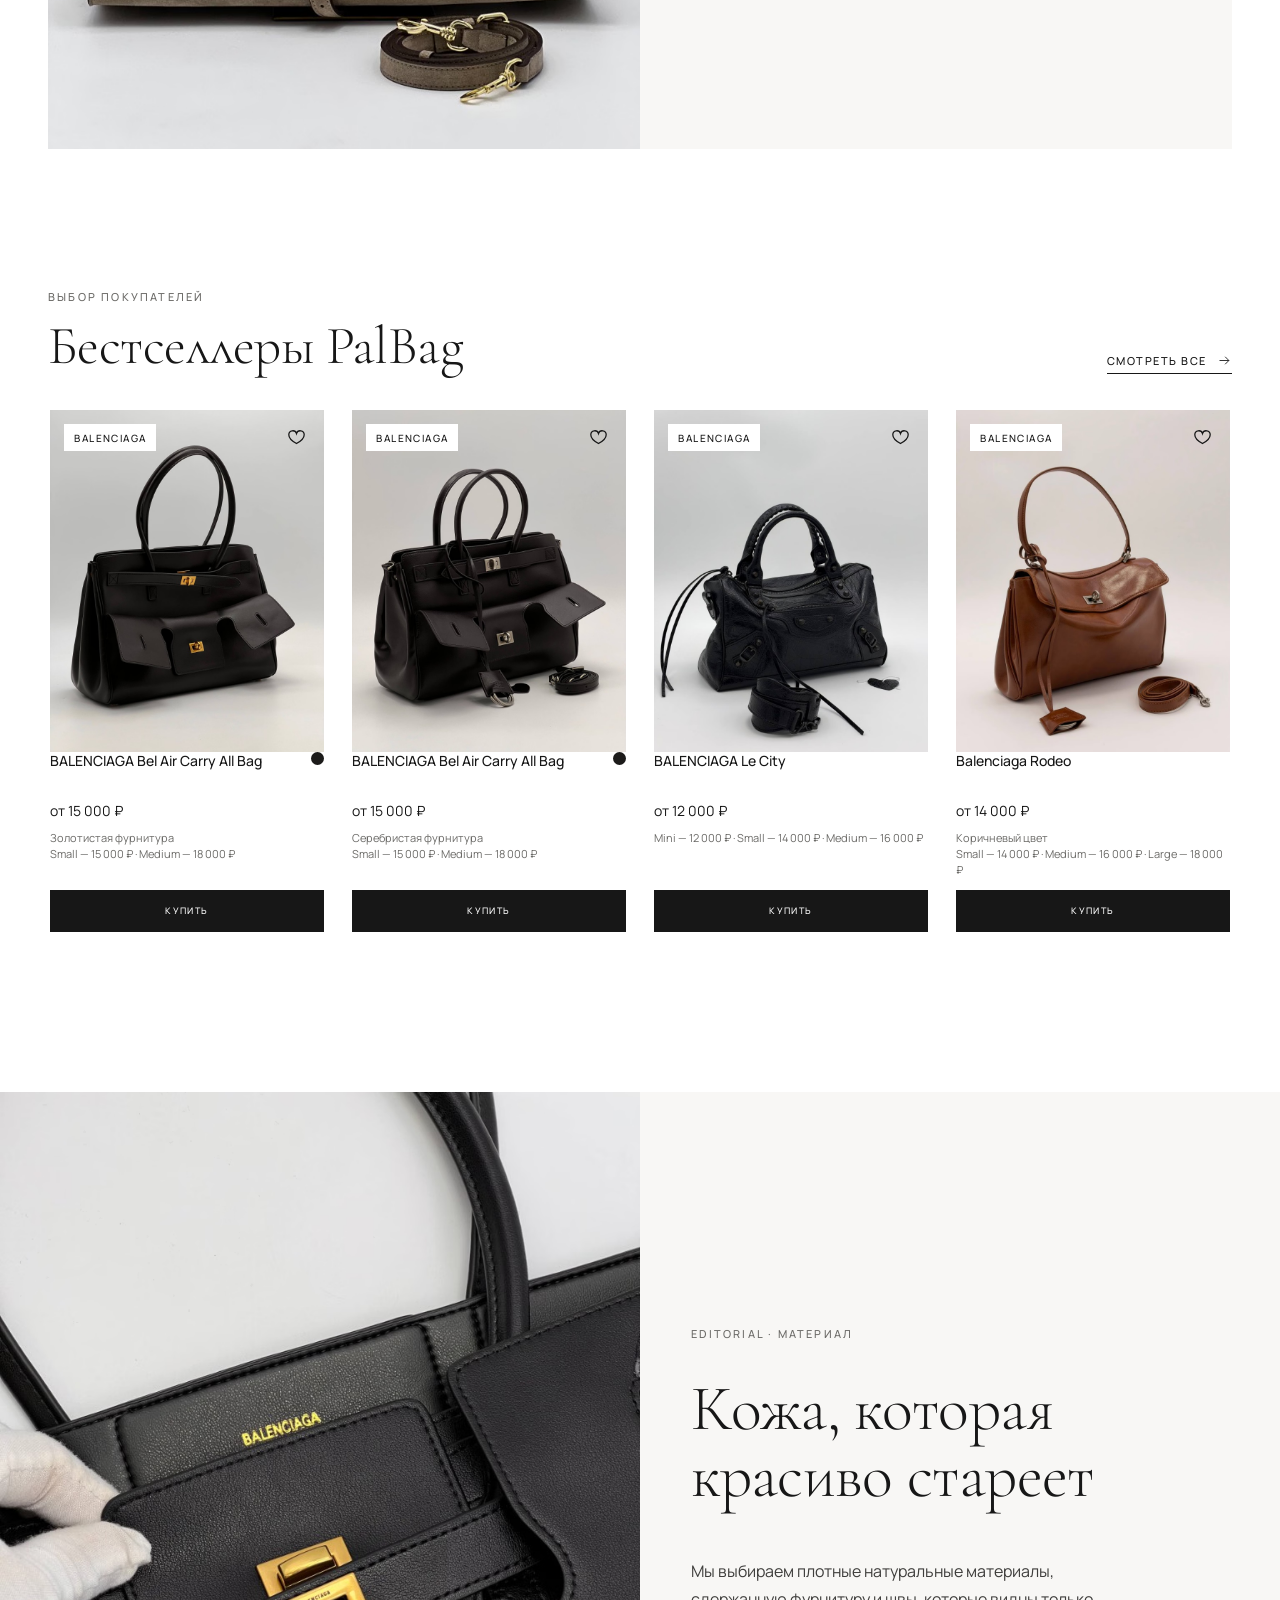
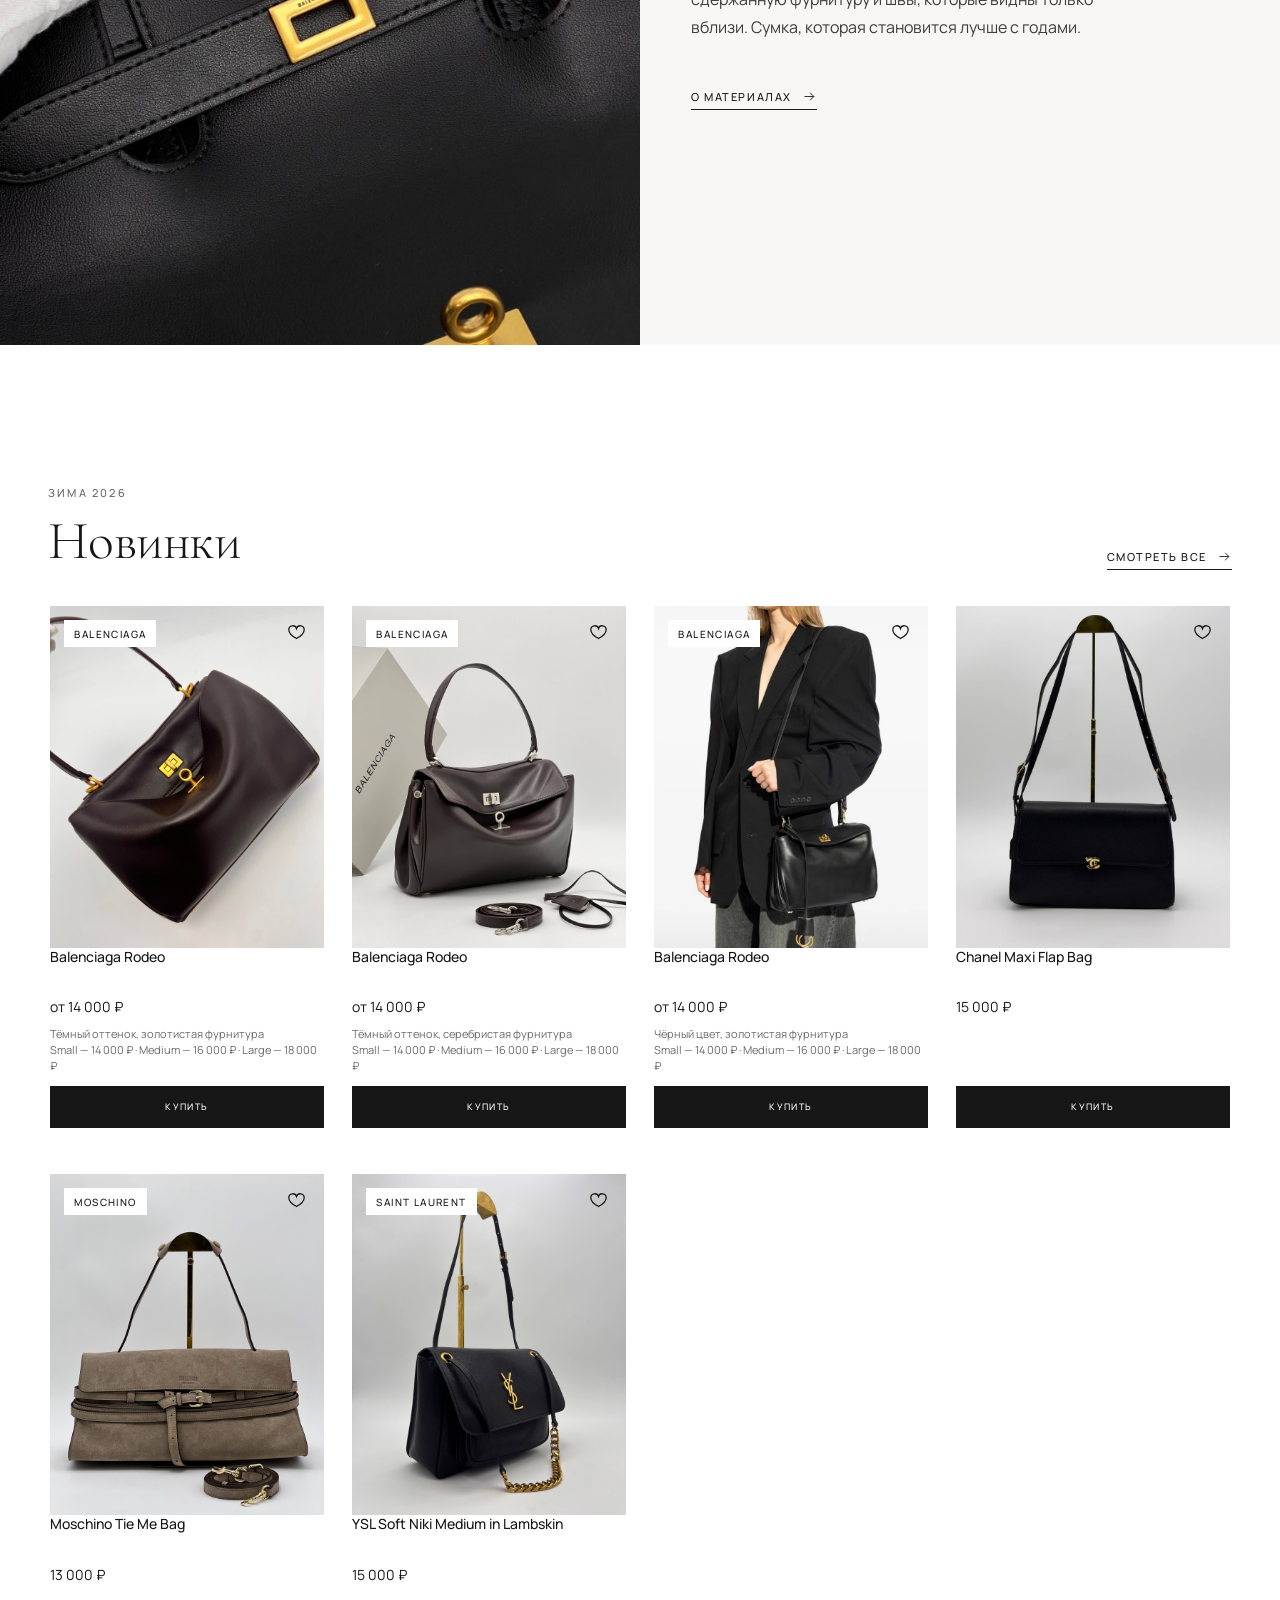
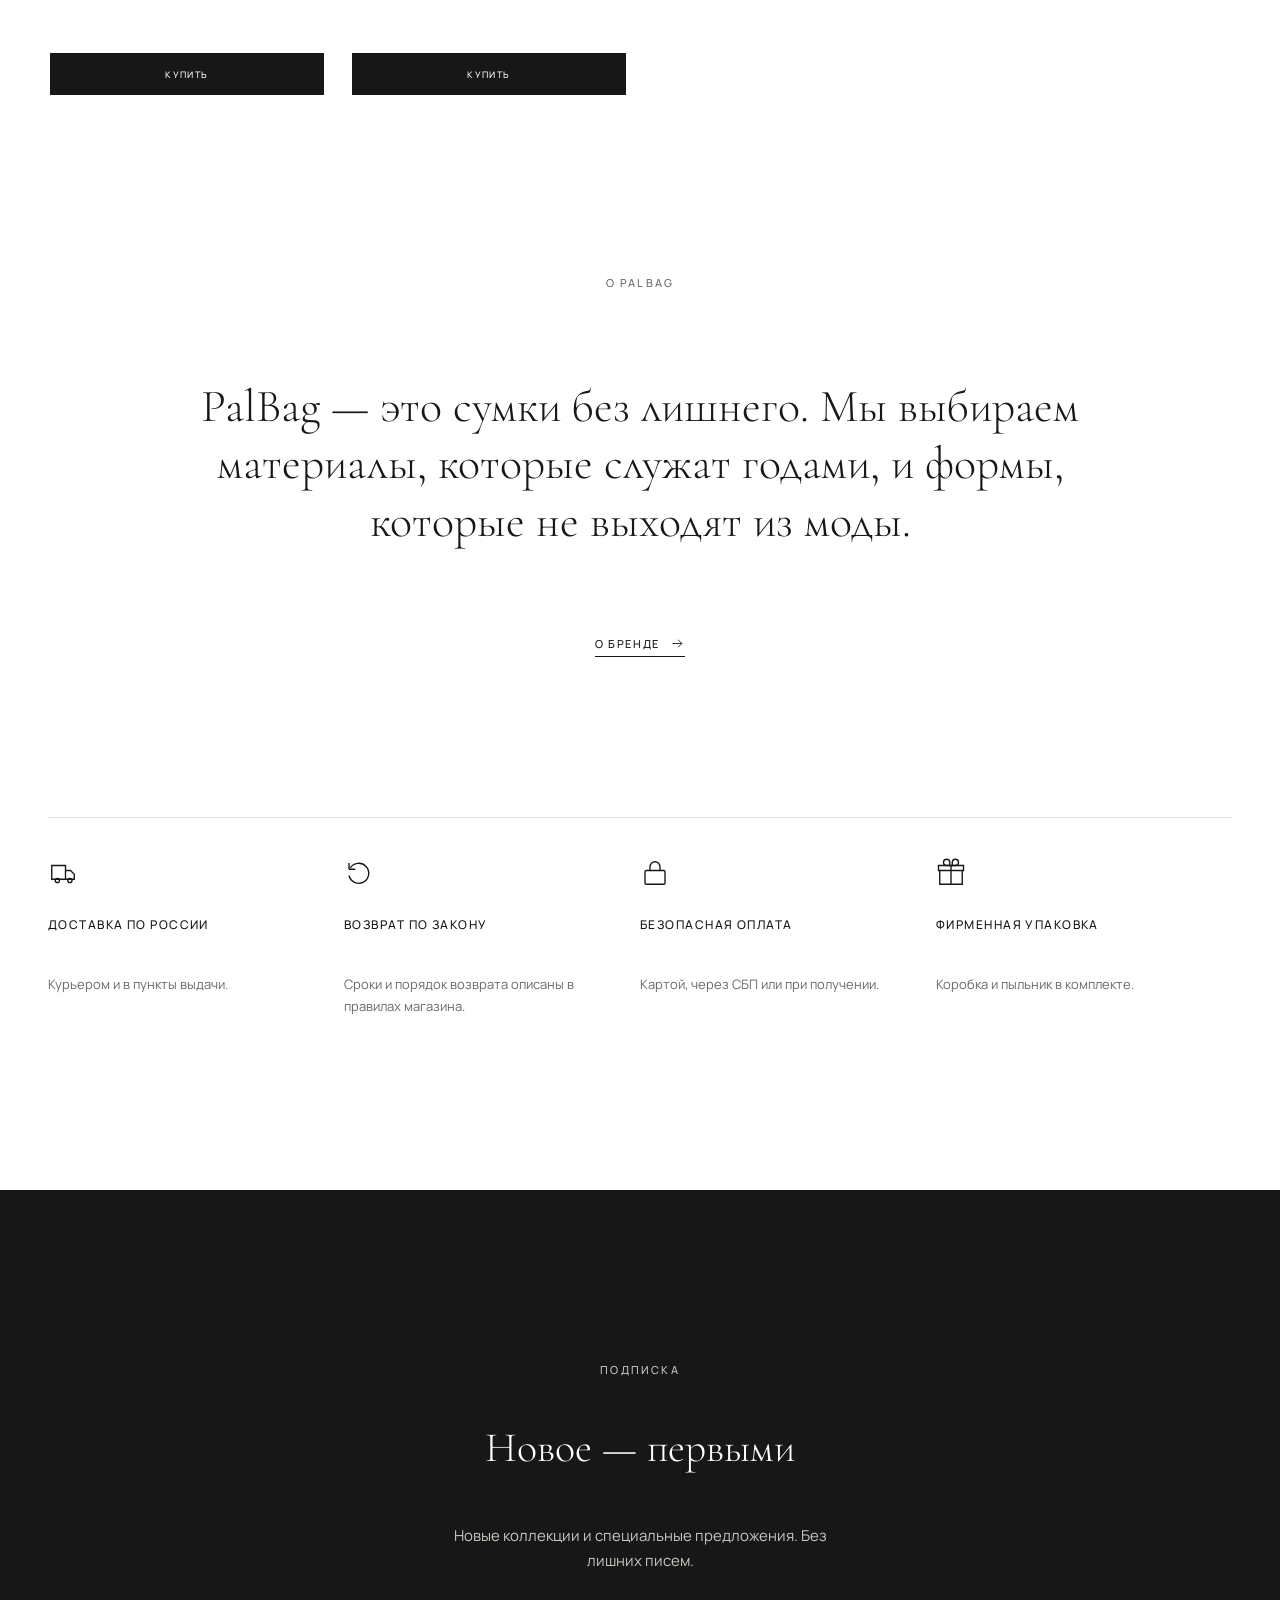
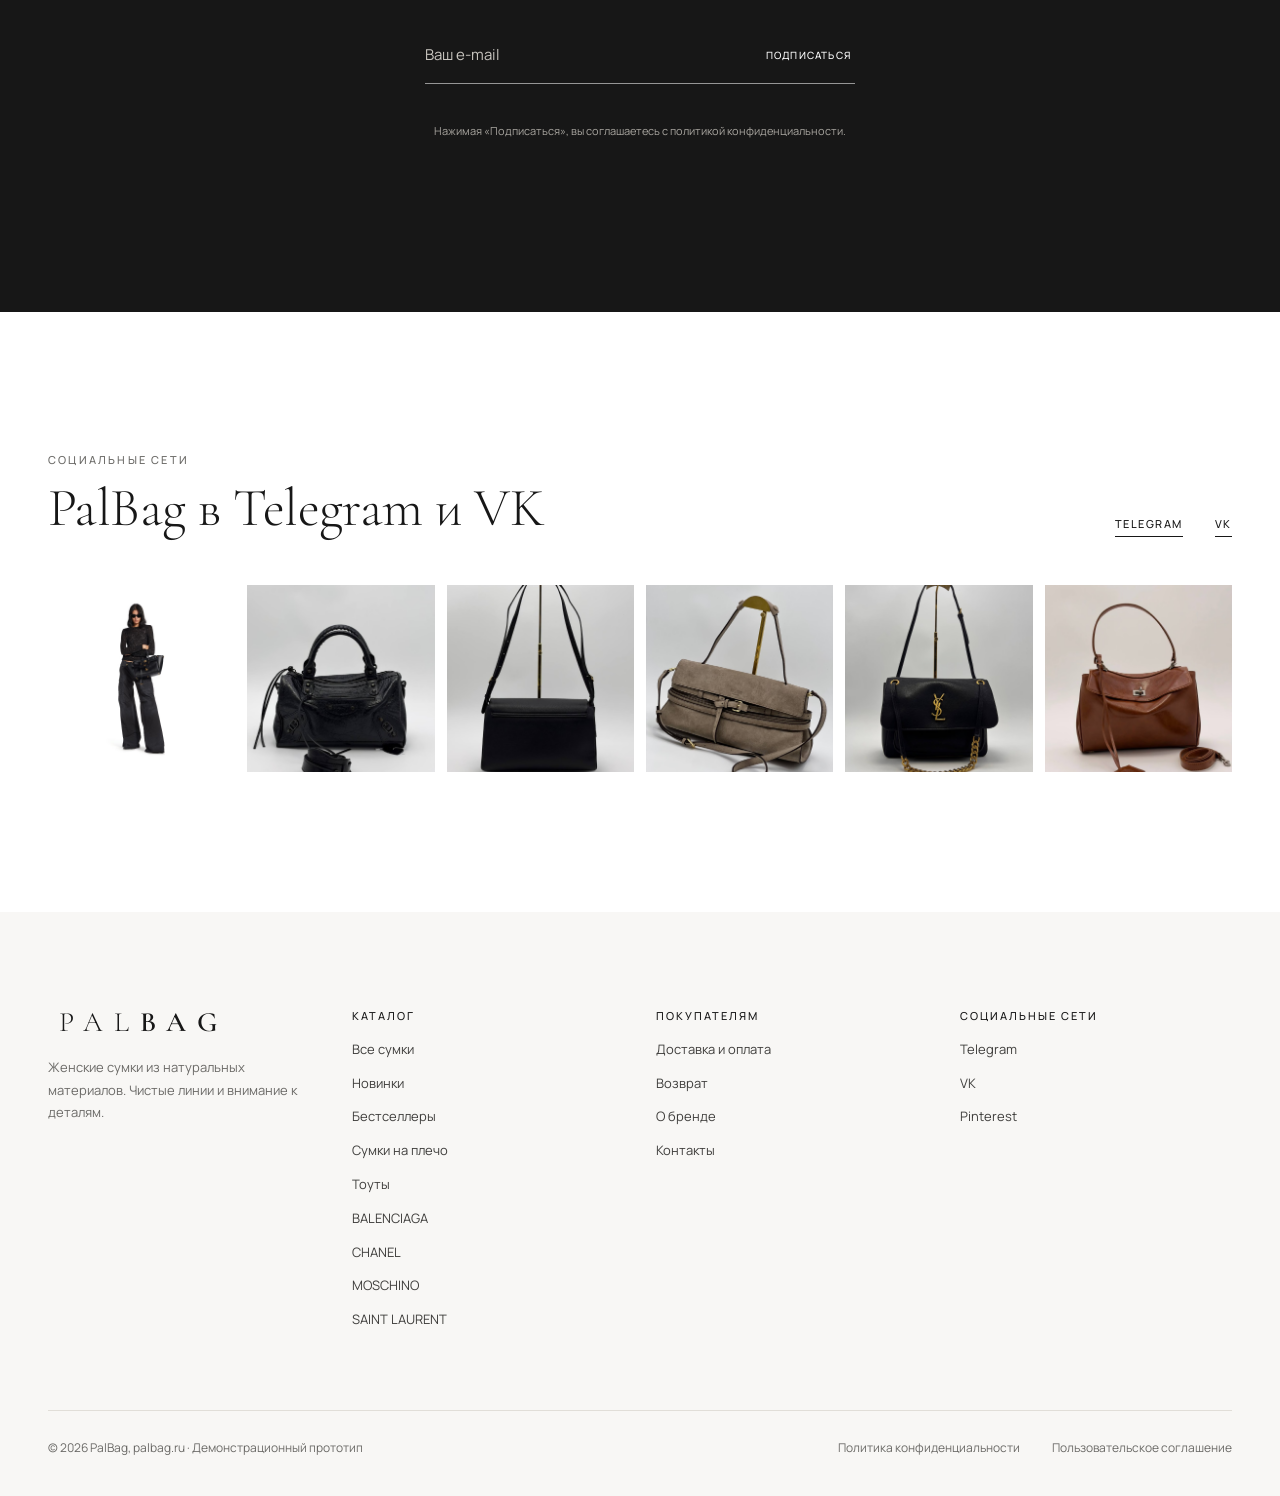
==== commit c513c9ae: "Add product reviews and ratings" ====
--- a/index.html
+++ b/index.html
@@ -4,13 +4,32 @@
     <meta charset="utf-8">
     <meta name="viewport" content="width=device-width, initial-scale=1">
     <meta name="theme-color" content="#ffffff">
-    <meta name="description" content="PalBag — сумки из натуральной кожи, чистые линии и продуманные детали.">
-    <title>PalBag — сумки, которые остаются</title>
+
+
     <link rel="preconnect" href="https://fonts.googleapis.com">
     <link rel="preconnect" href="https://fonts.gstatic.com" crossorigin>
     <link href="https://fonts.googleapis.com/css2?family=Cormorant+Garamond:wght@300;400;500;600&family=Manrope:wght@300;400;500;600&display=swap" rel="stylesheet">
+    <!-- PALBAG_SEO_START -->
+    <title>Сумки PALBAG — каталог моделей и коллекций</title>
+    <meta name="description" content="Смотрите фотографии, цены и варианты размеров сумок PALBAG. Изучите общий каталог и коллекции BALENCIAGA, CHANEL, MOSCHINO и SAINT LAURENT.">
+    <meta name="robots" content="index,follow,max-image-preview:large">
+    <link rel="canonical" href="https://swiftdev028.github.io/PalBag/">
+    <meta property="og:type" content="website">
+    <meta property="og:site_name" content="PALBAG">
+    <meta property="og:locale" content="ru_RU">
+    <meta property="og:title" content="Сумки PALBAG — каталог моделей и коллекций">
+    <meta property="og:description" content="Смотрите фотографии, цены и варианты размеров сумок PALBAG. Изучите общий каталог и коллекции BALENCIAGA, CHANEL, MOSCHINO и SAINT LAURENT.">
+    <meta property="og:url" content="https://swiftdev028.github.io/PalBag/">
+    <meta property="og:image" content="https://swiftdev028.github.io/PalBag/assets/home-banners/promo-three-bags.jpg">
+    <meta property="og:image:alt" content="Сумки PALBAG — каталог моделей и коллекций">
+    <meta name="twitter:card" content="summary_large_image">
+    <meta name="twitter:title" content="Сумки PALBAG — каталог моделей и коллекций">
+    <meta name="twitter:description" content="Смотрите фотографии, цены и варианты размеров сумок PALBAG. Изучите общий каталог и коллекции BALENCIAGA, CHANEL, MOSCHINO и SAINT LAURENT.">
+    <meta name="twitter:image" content="https://swiftdev028.github.io/PalBag/assets/home-banners/promo-three-bags.jpg">
+    <!-- PALBAG_SEO_END -->
     <link rel="stylesheet" href="css/site.css">
     <script defer src="js/products.js"></script>
+    <script defer src="js/seo-config.js"></script>
     <script defer src="js/app.js"></script>
   </head>
   <body data-page="home">
--- a/css/site.css
+++ b/css/site.css
@@ -154,52 +154,65 @@
 /* Shared header, menu and footer */
 .announcement {
   display: flex;
-  min-height: 32px;
+  min-height: 36px;
   align-items: center;
   justify-content: center;
   padding: 6px 16px;
   background: var(--ink);
   color: #fff;
-  font-size: 10px;
-  letter-spacing: .12em;
+  font-size: 12px;
+  letter-spacing: .08em;
   text-align: center;
-  text-transform: uppercase;
-}
-.site-header { position: sticky; z-index: 20; top: 0; background: #fff; transition: box-shadow .4s ease; }
+}
+.site-header { position: sticky; z-index: 20; top: 0; border-bottom: 1px solid var(--line); background: #fff; transition: box-shadow .4s ease; }
+.site-header--overlay { position: absolute; top: 36px; right: 0; left: 0; border-bottom: 0; background: transparent; }
 .site-header.is-scrolled { box-shadow: 0 1px 0 var(--line); }
 .header-main {
   display: grid;
-  width: min(100% - var(--gutter) * 2, var(--wrap));
+  width: 100%;
   min-height: 76px;
   grid-template-columns: 1fr auto 1fr;
   align-items: center;
-  margin-inline: auto;
+  gap: 24px;
+  padding: 0 48px;
   transition: min-height .4s ease;
 }
 .site-header.is-scrolled .header-main { min-height: 62px; }
-.header-left, .header-actions { display: flex; align-items: center; gap: 8px; }
+.header-left, .header-actions, .header-right { display: flex; align-items: center; }
+.header-left { gap: 32px; }
 .header-left { justify-self: start; }
-.header-actions { justify-self: end; }
+.header-right { justify-self: end; gap: 22px; }
+.header-actions { gap: 2px; margin-right: -10px; }
+.header-left > a, .header-secondary > a {
+  padding: 6px 0;
+  font-size: 11px;
+  font-weight: 500;
+  letter-spacing: .15em;
+  text-transform: uppercase;
+  white-space: nowrap;
+}
+.header-secondary { display: flex; align-items: center; gap: 28px; }
 .brand {
   display: inline-flex;
   align-items: baseline;
-  padding-left: .24em;
+  justify-self: center;
+  padding-left: .38em;
   font-family: var(--serif);
-  font-size: 34px;
+  font-size: 32px;
   font-weight: 300;
-  letter-spacing: .34em;
+  letter-spacing: .38em;
   line-height: 1;
   white-space: nowrap;
 }
 .brand strong { font-weight: 600; }
 .brand--small { font-size: 28px; }
-.menu-trigger { display: flex; gap: 12px; align-items: center; padding: 10px 0; border: 0; background: transparent; cursor: pointer; }
+.menu-trigger { display: flex; min-width: 44px; height: 44px; align-items: center; justify-content: center; gap: 12px; margin-left: -12px; padding: 0; border: 0; background: transparent; cursor: pointer; }
 .menu-trigger__lines { display: grid; gap: 6px; width: 22px; }
 .menu-trigger__lines span { height: 1px; background: currentColor; transition: transform .45s var(--ease), width .45s var(--ease); }
 .menu-trigger__lines span:last-child { width: 15px; }
 .menu-trigger[aria-expanded="true"] .menu-trigger__lines span:first-child { transform: translateY(3.5px) rotate(45deg); }
 .menu-trigger[aria-expanded="true"] .menu-trigger__lines span:last-child { width: 22px; transform: translateY(-3.5px) rotate(-45deg); }
-.menu-trigger__label { font-size: 10px; font-weight: 500; letter-spacing: .14em; text-transform: uppercase; }
+.menu-trigger__label { display: none; font-size: 10px; font-weight: 500; letter-spacing: .14em; text-transform: uppercase; }
 .header-search { position: relative; }
 .search-field { display: flex; align-items: center; border-bottom: 1px solid var(--line); }
 .search-field input { width: 170px; height: 36px; padding: 0 6px; border: 0; background: transparent; outline: 0; font-size: 12px; }
@@ -207,7 +220,21 @@
 .search-field button { display: grid; width: 34px; height: 34px; place-items: center; border: 0; background: transparent; cursor: pointer; }
 .search-field svg { width: 18px; height: 18px; fill: none; stroke: currentColor; stroke-width: 1.4; }
 .header-desktop-search { display: block; }
-.header-mobile-search { display: none; }
+.header-mobile-search { display: inline-grid; }
+.site-header--overlay .header-main { background: transparent; }
+.site-header--overlay .header-left > a, .site-header--overlay .header-secondary > a { color: var(--ink); }
+.mobile-search-panel {
+  position: absolute;
+  z-index: 2;
+  top: 100%;
+  right: 0;
+  left: 0;
+  padding: 14px 48px;
+  border-bottom: 1px solid var(--line);
+  background: #fff;
+}
+.mobile-search-panel .search-field { width: min(100%, 520px); margin-inline: auto; }
+.mobile-search-panel .search-field input { width: 100%; height: 44px; }
 .header-menu {
   position: fixed;
   z-index: 22;
@@ -238,51 +265,62 @@
 .header-menu.is-open .menu-links a:nth-child(3) { transition-delay: .12s; }
 .header-menu.is-open .menu-links a:nth-child(4) { transition-delay: .18s; }
 .header-menu.is-open .menu-links a:nth-child(5) { transition-delay: .24s; }
+.header-menu.is-open .menu-links a:nth-child(6) { transition-delay: .30s; }
+.header-menu.is-open .menu-links a:nth-child(7) { transition-delay: .36s; }
 .menu-links a:hover { color: var(--mute); }
 .menu-aside { position: relative; display: flex; align-items: end; padding: 64px; overflow: hidden; background: #e9e3da; }
-.menu-aside__art { position: absolute; inset: 0; display: grid; place-items: center; }
-.menu-aside__art .bag-art { width: 75%; height: 90%; }
+.menu-aside__art { position: absolute; inset: 0; }
+.menu-aside__art img { width: 100%; height: 100%; object-fit: cover; object-position: center 42%; }
 .menu-aside__copy { position: relative; z-index: 1; max-width: 320px; }
 .menu-aside__copy p { margin: 10px 0 20px; font-family: var(--serif); font-size: 34px; line-height: 1.1; }
-.footer { margin-top: 72px; background: var(--milk); }
-.footer-top { display: grid; grid-template-columns: 1.6fr repeat(3, 1fr); gap: 48px; padding-block: 66px 58px; }
+.footer { margin-top: 0; padding: 96px 0 40px; background: var(--milk); }
+.footer-top { display: grid; grid-template-columns: repeat(4, minmax(0, 1fr)); gap: 48px 32px; padding-block: 0 80px; }
 .footer-brand p { max-width: 260px; margin: 20px 0 0; color: var(--mute); font-size: 13px; line-height: 1.75; }
 .footer-column { display: flex; flex-direction: column; align-items: start; gap: 13px; }
-.footer-column h2 { margin: 0 0 7px; font-size: 10px; font-weight: 500; letter-spacing: .15em; text-transform: uppercase; }
-.footer-column a, .footer-column span { color: #4f4e4b; font-size: 12px; line-height: 1.6; transition: color .3s ease; }
+.footer-column h2 { margin: 0 0 3px; font-size: 11px; font-weight: 500; letter-spacing: .18em; text-transform: uppercase; }
+.footer-column a, .footer-column span { color: #3f3e3c; font-size: 13px; line-height: 1.6; transition: color .3s ease; }
 .footer-column a:hover { color: var(--ink); }
-.footer-bottom { display: flex; justify-content: space-between; gap: 20px; padding-block: 18px; border-top: 1px solid var(--line); color: var(--mute); font-size: 10px; }
-
-/* Product artwork and cards */
-.bag-art { width: 100%; height: 100%; color: var(--bag-color, #1c1b1a); }
-.bag-art use { width: 100%; height: 100%; }
-.bag-scene { position: relative; display: grid; min-width: 0; place-items: center; overflow: hidden; background: var(--bag-bg, #efebe5); }
-.bag-scene::before, .bag-scene::after { position: absolute; content: ""; pointer-events: none; }
-.bag-scene::before {
-  inset: 0;
-  background: radial-gradient(ellipse at 50% 45%, rgba(255,255,255,.55), transparent 55%), linear-gradient(135deg, rgba(255,255,255,.2), transparent 50%);
-}
-.bag-scene::after {
-  right: -15%;
-  bottom: -40%;
-  width: 76%;
-  aspect-ratio: 1;
-  border: 1px solid rgba(23,23,23,.06);
-  border-radius: 50%;
-}
-.bag-scene .bag-art { position: relative; z-index: 1; width: 82%; height: 90%; transition: opacity .7s ease, transform .8s var(--ease); }
-.bag-scene:hover .bag-art { transform: translateY(-3px); }
-.product-card { min-width: 0; }
-.product-card__visual { position: relative; display: block; aspect-ratio: 4 / 5; overflow: hidden; background: var(--bag-bg, var(--milk)); }
-.product-card__visual .bag-scene { width: 100%; height: 100%; }
-.product-card__visual .bag-art { width: 86%; height: 92%; }
-.product-card__badge { position: absolute; z-index: 2; top: 16px; left: 16px; padding: 8px 10px; background: rgba(255,255,255,.78); font-size: 9px; letter-spacing: .12em; text-transform: uppercase; }
-.product-card__favorite { position: absolute; z-index: 2; top: 10px; right: 10px; background: rgba(255,255,255,.82); }
-.product-card__info { display: grid; grid-template-columns: 1fr auto; gap: 8px 12px; padding-top: 15px; }
-.product-card__name { width: fit-content; font-size: 13px; font-weight: 400; }
+.footer-bottom { display: flex; flex-wrap: wrap; justify-content: space-between; gap: 16px 32px; padding-top: 28px; border-top: 1px solid #e1ded8; color: var(--mute); font-size: 12px; }
+.footer-bottom > div { display: flex; flex-wrap: wrap; gap: 8px 32px; }
+.footer-bottom a { color: var(--mute); }
+
+/* Product photography and cards */
+.responsive-picture { display: block; width: 100%; height: 100%; min-width: 0; }
+.product-photo { display: block; width: 100%; height: 100%; object-fit: cover; }
+.product-photo-picture { position: absolute; inset: 0; }
+.product-photo-placeholder { display: grid; width: 100%; height: 100%; min-height: 100%; place-items: center; padding: 24px; background: #f1efeb; color: var(--mute); font-size: 11px; line-height: 1.6; text-align: center; }
+.product-photo-placeholder span { max-width: 180px; }
+.product-card { display: flex; width: 100%; max-width: min(318px, calc((100vw - 460px) / 3)); min-width: 0; flex-direction: column; justify-self: center; }
+.product-card__visual { position: relative; display: block; aspect-ratio: 4 / 5; overflow: hidden; background: var(--milk); }
+.product-card__image { position: absolute; inset: 0; display: block; overflow: hidden; }
+.product-card__image > .product-photo-picture { position: absolute; inset: 0; }
+.product-card__image > .product-photo-picture .product-photo { position: absolute; inset: 0; transition: transform .7s var(--ease); }
+.product-card__image > .product-photo-placeholder { position: absolute; inset: 0; }
+.product-card__alternate { position: absolute; inset: 0; display: block; opacity: 0; transition: opacity .7s ease; }
+.product-card__alternate > .product-photo-picture { position: absolute; inset: 0; }
+.product-card__visual:hover .product-card__alternate,
+.product-card__visual:focus-within .product-card__alternate { opacity: 1; }
+.product-card__visual:hover .product-card__image > .product-photo-picture .product-photo { transform: scale(1.03); }
+.product-card__badge { position: absolute; z-index: 2; top: 14px; left: 14px; padding: 7px 10px 6px; background: #fff; font-size: 10px; font-weight: 500; letter-spacing: .14em; text-transform: uppercase; }
+.product-card__favorite { position: absolute; z-index: 2; top: 6px; right: 6px; }
+.product-card__actions { position: absolute; z-index: 2; right: 12px; bottom: 12px; left: 12px; display: flex; gap: 8px; opacity: 0; transform: translateY(12px); transition: opacity .5s ease, transform .5s ease; }
+.product-card__visual:hover .product-card__actions,
+.product-card__visual:focus-within .product-card__actions { opacity: 1; transform: none; }
+.product-card__actions button { display: grid; min-width: 0; height: 46px; flex: 1; place-items: center; background: #fff; font-size: 10px; font-weight: 500; letter-spacing: .14em; text-transform: uppercase; }
+.product-card__actions .product-card__quick-view { width: 46px; flex: 0 0 46px; }
+.product-card__quick-view svg { width: 20px; height: 20px; fill: none; stroke: currentColor; stroke-width: 1.3; }
+.product-card__info { display: grid; grid-template-rows: 40px 22px 48px; gap: 8px; padding-top: 0; }
+.product-card--rated .product-card__info { grid-template-rows: 40px 18px 22px 48px; }
+.product-card__buy { width: 100%; min-height: 42px; margin-top: 12px; padding-inline: 16px; font-size: 9px; }
+.product-card__title-row { display: flex; min-width: 0; align-items: start; justify-content: space-between; gap: 12px; overflow: hidden; }
+.product-card__name { display: -webkit-box; min-width: 0; flex: 1 1 auto; overflow: hidden; font-size: 14px; font-weight: 500; line-height: 1.35; -webkit-box-orient: vertical; -webkit-line-clamp: 2; }
 .product-card__name:hover { text-decoration: underline; text-underline-offset: 4px; }
-.product-card__price { white-space: nowrap; font-size: 13px; }
-.product-card__meta { display: flex; align-items: center; gap: 8px; }
+.product-card__rating { display: flex; min-width: 0; align-items: center; gap: 7px; overflow: hidden; color: var(--mute); font-size: 10px; line-height: 1; white-space: nowrap; }
+.product-card__rating .product-rating__stars { font-size: 10px; letter-spacing: .02em; }
+.product-card__rating .product-rating__value { display: flex; min-width: 0; align-items: center; gap: 5px; }
+.product-card__rating .product-rating__value strong { color: var(--ink); font-size: inherit; font-weight: 500; }
+.product-card__price { display: block; min-width: 0; overflow: hidden; align-self: center; text-overflow: ellipsis; white-space: nowrap; font-size: 14px; }
+.product-card__meta { display: flex; align-items: center; gap: 6px; }
 .product-card__swatches { display: flex; align-items: center; gap: 6px; }
 .swatch {
   display: inline-block;
@@ -296,37 +334,51 @@
 }
 .swatch--large { width: 27px; height: 27px; cursor: pointer; }
 .swatch--selected { outline: 1px solid var(--ink); outline-offset: 3px; }
-.product-card__note { grid-column: 1 / -1; color: var(--mute); font-size: 11px; }
+.product-card__notes { display: flex; height: 48px; flex-direction: column; overflow: hidden; }
+.product-card__note { display: -webkit-box; overflow: hidden; color: var(--mute); font-size: 11px; line-height: 16px; -webkit-box-orient: vertical; -webkit-line-clamp: 2; }
+.product-card__note--label { white-space: nowrap; -webkit-line-clamp: 1; }
 .product-grid { display: grid; grid-template-columns: repeat(4, minmax(0, 1fr)); gap: 46px 24px; }
-.category-grid { display: grid; grid-template-columns: repeat(4, minmax(0, 1fr)); gap: 16px; }
-.category-tile { position: relative; display: block; aspect-ratio: 4 / 5; overflow: hidden; background: var(--tile-bg, #efebe5); }
-.category-tile .bag-art { position: absolute; inset: 5% 7%; width: 86%; height: 90%; transition: transform .8s var(--ease); }
-.category-tile:hover .bag-art { transform: translateY(-5px); }
-.category-tile__label { position: absolute; z-index: 1; right: 18px; bottom: 17px; left: 18px; display: flex; align-items: center; justify-content: space-between; font-family: var(--serif); font-size: 27px; }
-.category-tile__label span:last-child { font-family: var(--sans); font-size: 12px; }
+.category-grid { display: grid; grid-template-columns: repeat(3, minmax(0, 1fr)); gap: 56px 24px; }
+.category-card { display: flex; min-width: 0; flex-direction: column; gap: 20px; }
+.category-card--offset { margin-top: 72px; }
+.category-card > .responsive-picture { aspect-ratio: 4 / 5; }
+.category-card__image { display: block; width: 100%; height: 100%; aspect-ratio: 4 / 5; object-fit: cover; background: var(--milk); transition: transform .7s var(--ease); }
+.category-card:hover .category-card__image:not(.category-card__image--placeholder) { transform: scale(1.02); }
+.category-card__image--placeholder { display: grid; place-items: center; padding: 24px; color: var(--mute); font-size: 11px; line-height: 1.6; text-align: center; }
+.category-card__label { display: flex; align-items: baseline; justify-content: space-between; gap: 12px; font-family: var(--serif); font-size: 34px; font-weight: 400; line-height: 1.1; }
+.category-card__label span:last-child { color: var(--ink); font-family: var(--sans); font-size: 12px; font-weight: 500; letter-spacing: .14em; }
 .sale-price { color: var(--mute); font-size: 11px; text-decoration: line-through; }
 
 /* Home page */
-.hero { position: relative; width: min(100% - var(--gutter) * 2, var(--wrap)); margin: 0 auto; overflow: hidden; background: var(--milk); }
-.hero-track { position: relative; height: min(660px, 55vw); min-height: 520px; }
-.hero-slide { position: absolute; inset: 0; display: grid; min-height: 0; grid-template-columns: .78fr 1.22fr; opacity: 0; transition: opacity 1.2s ease; }
+.hero { position: relative; width: 100%; margin: 0; overflow: hidden; background: #efe9e0; }
+.hero-track { position: relative; height: 800px; }
+.hero-slide { position: absolute; inset: 0; display: block; height: 100%; min-height: 0; opacity: 0; pointer-events: none; transition: opacity 1.2s ease; }
 .hero-slide:first-child { position: relative; }
-.hero-slide.is-active { opacity: 1; }
-.hero-copy { z-index: 1; display: flex; flex-direction: column; align-items: start; justify-content: center; padding: 70px clamp(36px, 5vw, 78px); }
-.hero-copy .display { max-width: 490px; margin-block: 18px 22px; }
-.hero-copy .lead { max-width: 360px; margin: 0 0 32px; }
-.hero-art { min-height: 100%; }
-.hero-art .bag-scene { height: 100%; min-height: 500px; }
-.hero-art .bag-scene .bag-art { width: 79%; height: 92%; }
-.hero-controls { position: absolute; z-index: 2; right: 46px; bottom: 28px; left: calc(39% + 28px); display: flex; align-items: center; justify-content: space-between; pointer-events: none; }
+.hero-slide.is-active { opacity: 1; pointer-events: auto; }
+.hero-slide:not(.is-active) .hero-copy { visibility: hidden; }
+.hero-slide.is-active .hero-copy { animation: hero-copy-in .3s ease both; }
+@keyframes hero-copy-in { from { opacity: 0; transform: translateY(8px); } to { opacity: 1; transform: translateY(0); } }
+.hero-copy { position: absolute; z-index: 1; bottom: 176px; left: 48px; display: flex; width: min(560px, 44%); flex-direction: column; align-items: start; gap: 28px; }
+.hero-copy .eyebrow { color: #4a4947; }
+.hero-copy .display { max-width: 560px; margin: 0; font-size: 92px; letter-spacing: -.01em; line-height: .98; }
+.hero-copy .lead { max-width: 380px; margin: 0; color: #3f3e3c; font-size: 16px; line-height: 1.6; }
+.hero-copy .button { min-height: 54px; padding-inline: 40px; }
+.hero-art { position: absolute; top: 0; right: 0; width: 60%; height: 100%; }
+.hero-art--photo { overflow: hidden; }
+.hero-art--photo img { width: 100%; height: 100%; object-fit: cover; object-position: center; }
+.hero--photo .hero-copy { width: min(460px, 34%); }
+.hero--photo .hero-copy .display { font-size: clamp(58px, 5.25vw, 76px); }
+.hero--photo .hero-arrow { border-color: rgba(23,23,23,.28); background: rgba(255,255,255,.88); color: var(--ink); }
+.hero-controls { position: absolute; z-index: 2; right: 48px; bottom: 40px; left: 48px; display: flex; align-items: center; justify-content: space-between; pointer-events: none; }
+.hero-control-group { display: flex; align-items: center; gap: 28px; pointer-events: auto; }
 .hero-arrows, .hero-progress { display: flex; align-items: center; gap: 10px; pointer-events: auto; }
-.hero-arrow { display: grid; width: 36px; height: 36px; place-items: center; border: 1px solid rgba(23,23,23,.36); border-radius: 50%; background: transparent; cursor: pointer; transition: background .3s ease,color .3s ease; }
+.hero-arrow { display: grid; width: 48px; height: 48px; place-items: center; border: 1px solid var(--ink); background: transparent; cursor: pointer; transition: background .3s ease,color .3s ease; }
 .hero-arrow:hover { background: var(--ink); color: #fff; }
-.hero-arrow svg { width: 16px; height: 16px; fill: none; stroke: currentColor; stroke-width: 1.4; }
-.hero-progress button { width: 40px; height: 20px; padding: 0; border: 0; background: transparent; cursor: pointer; }
+.hero-arrow svg { width: 20px; height: 20px; fill: none; stroke: currentColor; stroke-width: 1.3; }
+.hero-progress button { width: 56px; height: 44px; padding: 0; border: 0; background: transparent; cursor: pointer; }
 .hero-progress span { display: block; height: 2px; background: #b9b5ad; transition: background .4s ease; }
 .hero-progress button[aria-current="true"] span { background: var(--ink); }
-.hero-counter { color: var(--mute); font-size: 10px; letter-spacing: .1em; }
+.hero-counter { color: var(--ink); font-size: 13px; font-weight: 500; letter-spacing: .14em; }
 .promise-strip { display: grid; grid-template-columns: repeat(4, 1fr); margin-top: 26px; border-block: 1px solid var(--line); }
 .promise { display: flex; min-height: 108px; align-items: center; gap: 15px; padding: 20px 24px; border-right: 1px solid var(--line); }
 .promise:last-child { border-right: 0; }
@@ -334,15 +386,79 @@
 .promise strong { display: block; margin-bottom: 5px; font-size: 10px; font-weight: 500; letter-spacing: .12em; text-transform: uppercase; }
 .promise span { color: var(--mute); font-size: 11px; line-height: 1.5; }
 .story-band { display: grid; grid-template-columns: 1fr 1fr; min-height: 470px; background: var(--milk); }
-.story-band__art .bag-scene { height: 100%; min-height: 470px; }
+.story-band__art { min-height: 470px; overflow: hidden; }
+.story-band__art img { display: block; width: 100%; height: 100%; min-height: 470px; object-fit: cover; }
 .story-band__copy { display: flex; flex-direction: column; align-items: start; justify-content: center; padding: 60px clamp(34px, 7vw, 108px); }
 .story-band__copy .section-title { max-width: 470px; margin-block: 16px 18px; }
 .story-band__copy .lead { margin: 0 0 26px; }
-.quote-card { min-height: 230px; padding: 28px; border: 1px solid var(--line); }
-.reviews-grid { display: grid; grid-template-columns: repeat(3, minmax(0, 1fr)); gap: 16px; }
-.quote-card blockquote { max-width: 340px; margin: 22px 0 18px; font-family: var(--serif); font-size: 29px; font-weight: 300; line-height: 1.15; }
-.quote-card cite { color: var(--mute); font-size: 11px; font-style: normal; }
-.quote-stars { color: #8a5a3c; font-size: 12px; letter-spacing: .16em; }
+.home-section { padding-top: 140px; }
+.editorial-band { display: grid; grid-template-columns: 1fr 1fr; min-height: 720px; margin-top: 160px; background: var(--milk); }
+.editorial-band__art { min-height: 720px; overflow: hidden; }
+.editorial-band__art img { display: block; width: 100%; height: 100%; min-height: 720px; object-fit: cover; }
+.brand-editorial { display: grid; grid-template-columns: minmax(0, 1fr) minmax(0, 1fr); overflow: hidden; background: var(--milk); }
+.brand-editorial__media { min-width: 0; min-height: 470px; overflow: hidden; background: #eeece9; }
+.brand-editorial__media img { display: block; width: 100%; height: 100%; min-height: 470px; object-fit: cover; }
+.brand-editorial__copy { display: flex; flex-direction: column; align-items: start; justify-content: center; padding: 60px clamp(34px, 7vw, 108px); }
+.brand-editorial__copy h1, .brand-editorial__copy h2 { margin: 16px 0; }
+.brand-editorial__copy h1 { font-family: var(--serif); font-size: clamp(52px, 6vw, 80px); font-weight: 300; line-height: .96; }
+.brand-editorial__copy h2 { font-size: clamp(46px, 5vw, 64px); }
+.brand-editorial__copy p { max-width: 420px; margin: 0 0 26px; color: #4f4e4b; font-size: 13px; line-height: 1.8; }
+.brand-editorial--home { margin-block: 140px 0; }
+.brand-category-hero { min-height: 540px; margin-bottom: 120px; }
+.brand-category-hero .brand-editorial__media, .brand-category-hero .brand-editorial__media img { min-height: 540px; }
+.brand-products { padding-bottom: 128px; }
+.brand-catalog-promo { display: flex; min-width: 0; align-items: center; gap: 24px; margin-top: 48px; padding: 18px 24px 18px 18px; background: var(--milk); }
+.brand-catalog-promo picture { display: block; width: 108px; height: 128px; flex: 0 0 108px; }
+.brand-catalog-promo img { display: block; width: 100%; height: 100%; object-fit: cover; }
+.brand-catalog-promo > div { flex: 1; }
+.brand-catalog-promo p { margin: 7px 0 0; color: var(--mute); font-size: 12px; }
+.editorial-band__copy { display: flex; flex-direction: column; align-items: start; justify-content: center; gap: 32px; padding: 80px 8%; }
+.editorial-band__copy h2 { max-width: 560px; font-size: 64px; }
+.editorial-band__copy p { max-width: 440px; color: #3f3e3c; font-size: 16px; line-height: 1.75; }
+.home-statement { display: flex; flex-direction: column; align-items: center; gap: 40px; padding: 180px 48px 0; text-align: center; }
+.home-statement p { max-width: 960px; font-family: var(--serif); font-size: 46px; font-weight: 300; line-height: 1.25; }
+.home-promises { display: grid; grid-template-columns: repeat(4, minmax(0, 1fr)); margin-top: 160px; border-top: 1px solid var(--line); }
+.home-promise { display: flex; flex-direction: column; align-items: start; gap: 16px; padding: 40px 32px 0 0; }
+.home-promise svg { width: 30px; height: 30px; fill: none; stroke: var(--ink); stroke-width: 1.1; }
+.home-promise h3 { font-size: 12px; font-weight: 500; letter-spacing: .12em; text-transform: uppercase; }
+.home-promise p { color: var(--mute); font-size: 13px; line-height: 1.65; }
+.newsletter-section { margin-top: 160px; padding: 120px 24px; background: var(--ink); color: #fff; }
+.newsletter { display: flex; max-width: 720px; flex-direction: column; align-items: center; gap: 32px; margin: 0 auto; text-align: center; }
+.newsletter .eyebrow { color: #b9b6b0; }
+.newsletter h2 { margin: 0; color: #fff; font-family: var(--serif); font-size: 56px; font-weight: 300; line-height: 1.05; }
+.newsletter > p { max-width: 420px; color: #c9c6c0; font-size: 15px; line-height: 1.7; }
+.newsletter-form { display: flex; width: 100%; max-width: 520px; align-items: center; border-bottom: 1px solid #fff; }
+.newsletter-form input { height: 56px; min-width: 0; flex: 1; padding: 0; border: 0; background: transparent; color: #fff; font: inherit; font-size: 15px; }
+.newsletter-form input::placeholder { color: #c9c6c0; }
+.newsletter-form button { height: 56px; padding: 0 4px 0 20px; border: 0; background: transparent; color: #fff; cursor: pointer; font-size: 11px; font-weight: 500; letter-spacing: .16em; text-transform: uppercase; }
+.newsletter small { max-width: 420px; color: #a9a6a0; font-size: 11px; line-height: 1.6; }
+.home-social { padding-bottom: 140px; }
+.home-social .section-head { margin-bottom: 48px; }
+.home-social__links { display: flex; gap: 32px; }
+.social-grid { display: grid; grid-template-columns: repeat(6, minmax(0, 1fr)); gap: 12px; }
+.social-grid picture { display: block; width: 100%; aspect-ratio: 1; }
+.social-grid img { display: block; width: 100%; height: 100%; object-fit: cover; }
+.product-reviews__header { display: flex; align-items: end; justify-content: space-between; gap: 36px; padding-bottom: 28px; border-bottom: 1px solid var(--line); }
+.product-reviews__heading { max-width: 620px; }
+.product-reviews__heading .section-title { margin: 10px 0; }
+.product-reviews__heading p { margin: 0; color: var(--mute); font-size: 12px; line-height: 1.7; }
+.product-reviews__empty { display: flex; align-items: center; justify-content: space-between; gap: 20px; margin-top: 24px; padding: 24px; background: var(--milk); }
+.product-reviews__empty p { margin: 0; color: var(--mute); font-size: 12px; line-height: 1.7; }
+.product-reviews__summary { display: grid; min-width: 200px; justify-items: center; gap: 5px; padding: 16px 22px; background: var(--milk); color: var(--mute); font-size: 10px; text-align: center; }
+.product-reviews__summary > strong { color: var(--ink); font-family: var(--serif); font-size: 42px; font-weight: 300; line-height: 1; }
+.product-reviews__stars { color: #8a5a3c; font-size: 14px; letter-spacing: .12em; }
+.product-reviews__toolbar { display: flex; align-items: center; justify-content: space-between; gap: 20px; margin-block: 22px 16px; color: var(--mute); font-size: 11px; }
+.product-reviews__toolbar > span { min-width: 0; }
+.product-reviews__toolbar label { display: flex; align-items: center; gap: 10px; white-space: nowrap; }
+.product-reviews__toolbar select { min-height: 40px; padding: 0 28px 0 10px; border: 1px solid var(--line); background: #fff; color: var(--ink); font: inherit; }
+.product-reviews__list { display: grid; grid-template-columns: repeat(3, minmax(0, 1fr)); gap: 14px; }
+.product-review { display: grid; align-content: start; gap: 12px; min-width: 0; min-height: 205px; padding: 22px; border: 1px solid var(--line); }
+.product-review__meta { display: flex; align-items: baseline; justify-content: space-between; gap: 12px; }
+.product-review__meta strong { color: var(--ink); font-size: 12px; font-weight: 500; }
+.product-review__meta time { color: var(--mute); font-size: 10px; white-space: nowrap; }
+.product-review__stars { color: #8a5a3c; font-size: 12px; letter-spacing: .12em; }
+.product-review > p { margin: 0; color: #4f4e4b; font-size: 12px; line-height: 1.7; }
+.product-reviews__more { display: block; min-width: 190px; margin: 24px auto 0; }
 .newsletter { display: flex; align-items: center; justify-content: space-between; gap: 38px; padding: 52px 60px; background: var(--ink); color: #fff; }
 .newsletter h2 { max-width: 430px; margin: 8px 0 0; font-family: var(--serif); font-size: 42px; font-weight: 300; line-height: 1.08; }
 .newsletter .eyebrow { color: #c9c6c0; }
@@ -361,8 +477,9 @@
 .catalog-intro { display: flex; align-items: end; justify-content: space-between; gap: 32px; padding-block: 30px 45px; border-bottom: 1px solid var(--line); }
 .catalog-intro__copy { display: grid; gap: 13px; }
 .catalog-intro__copy .lead { margin: 0; }
-.catalog-layout { display: grid; grid-template-columns: 240px minmax(0, 1fr); gap: 34px; padding-top: 28px; }
+.catalog-layout { display: grid; grid-template-columns: 260px minmax(0, 1fr); gap: 64px; padding-top: 28px; }
 .filters { align-self: start; }
+.filter-groups { border-top: 1px solid var(--ink); }
 .filter-group { padding-block: 19px; border-bottom: 1px solid var(--line); }
 .filter-group:first-child { padding-top: 0; }
 .filter-group summary { display: flex; align-items: center; justify-content: space-between; cursor: pointer; font-size: 11px; font-weight: 500; letter-spacing: .12em; list-style: none; text-transform: uppercase; }
@@ -390,7 +507,7 @@
 .price-range input { min-height: 40px; }
 .filter-actions { display: flex; gap: 10px; margin-top: 18px; }
 .filter-actions .button { flex: 1; }
-.catalog-toolbar { display: flex; align-items: center; justify-content: space-between; gap: 14px; margin-bottom: 22px; }
+.catalog-toolbar { display: flex; align-items: center; justify-content: space-between; gap: 14px; margin-bottom: 22px; padding-top: 16px; border-top: 1px solid var(--ink); }
 .catalog-count { color: var(--mute); font-size: 11px; }
 .catalog-sort { display: flex; align-items: center; gap: 9px; color: var(--mute); font-size: 11px; }
 .catalog-sort select { min-height: 36px; padding: 4px 27px 4px 4px; border: 0; background: #fff; color: var(--ink); font-size: 11px; }
@@ -405,15 +522,34 @@
 /* Product detail */
 .product-detail { display: grid; grid-template-columns: minmax(0, 1.15fr) minmax(340px, .85fr); gap: clamp(40px, 7vw, 100px); padding-top: 16px; }
 .product-gallery { display: grid; min-width: 0; grid-template-columns: repeat(2, minmax(0, 1fr)); align-content: start; gap: 12px; }
-.product-gallery__main { min-width: 0; grid-column: 1 / -1; aspect-ratio: 1 / 1; }
-.product-gallery__main .bag-art { width: 72%; height: 89%; }
-.product-gallery__tile { aspect-ratio: 4 / 5; }
-.product-gallery__tile .bag-art { width: 88%; height: 92%; }
-.product-info { position: sticky; top: 100px; align-self: start; padding-block: 18px 50px; }
+.product-gallery__main { position: relative; min-width: 0; grid-column: 1 / -1; aspect-ratio: 1 / 1; overflow: hidden; }
+.product-gallery__main > .product-photo-picture { position: absolute; inset: 0; }
+.product-gallery__main .product-photo { transition: transform .6s var(--ease); }
+.product-gallery__main .product-photo, .product-gallery__tile .product-photo { object-fit: contain; background: var(--milk); }
+.product-gallery__main > .product-photo-placeholder { position: absolute; inset: 0; }
+.product-gallery__tile > .product-photo-picture { width: 100%; height: 100%; }
+.product-gallery__video-frame { position: absolute; inset: 0; display: grid; place-items: center; overflow: hidden; background: var(--milk); }
+.product-gallery__video-fallback-picture { position: absolute; inset: 0; }
+.product-gallery__video-fallback, .product-gallery__video-player { position: absolute; inset: 0; width: 100%; height: 100%; object-fit: contain; }
+.product-gallery__video-player { opacity: 0; pointer-events: none; transition: opacity .25s ease; }
+.product-gallery__video-frame.is-playing .product-gallery__video-player { opacity: 1; }
+.product-gallery__video-frame.is-fallback .product-gallery__video-player { display: none; }
+.product-gallery__tile { position: relative; overflow: hidden; aspect-ratio: 4 / 5; }
+.product-gallery__main.is-zoomed .product-photo { transform: scale(1.35); }
+.product-gallery__badge { position: absolute; top: 16px; left: 16px; padding: 7px 10px 6px; background: #fff; font-size: 10px; font-weight: 500; letter-spacing: .14em; text-transform: uppercase; }
+.product-gallery__zoom { position: absolute; right: 12px; bottom: 12px; display: grid; width: 48px; height: 48px; place-items: center; background: #fff; }
+.product-gallery__zoom svg { width: 20px; height: 20px; fill: none; stroke: currentColor; stroke-width: 1.3; }
+.product-gallery__count { position: absolute; bottom: 24px; left: 16px; color: #3f3e3c; font-size: 11px; letter-spacing: .14em; }
+.product-gallery__video { position: relative; }
+.product-gallery__video button { position: absolute; top: 50%; left: 50%; display: grid; width: 72px; height: 72px; place-items: center; border-radius: 50%; background: #fff; transform: translate(-50%, -50%); }
+.product-gallery__video button svg { width: 22px; height: 22px; fill: var(--ink); stroke: none; }
+.product-info { position: sticky; top: 100px; align-self: start; min-width: 0; padding-block: 18px 50px; }
 .product-info h1 { margin: 12px 0; font-family: var(--serif); font-size: clamp(46px, 5vw, 64px); font-weight: 300; line-height: .98; }
-.product-rating { display: flex; align-items: center; gap: 10px; margin-block: 15px; color: var(--mute); font-size: 11px; }
+.product-rating { display: flex; width: fit-content; align-items: center; gap: 10px; margin-block: 15px; color: var(--mute); font-size: 11px; text-decoration: none; }
 .product-rating__stars { color: #8a5a3c; letter-spacing: .14em; }
-.product-detail__price { display: flex; align-items: baseline; gap: 12px; margin: 22px 0; font-size: 17px; }
+.product-rating__value { display: inline-flex; align-items: center; gap: 7px; }
+.product-rating__value strong { color: var(--ink); font-weight: 500; }
+.product-detail__price { display: flex; align-items: baseline; gap: 12px; margin: 22px 0; font-size: 22px; }
 .product-detail__price del { color: var(--mute); font-size: 13px; }
 .product-description { max-width: 460px; margin: 0 0 24px; color: #4f4e4b; font-size: 13px; line-height: 1.8; }
 .product-option { margin-block: 22px; }
@@ -421,9 +557,20 @@
 .product-option__head strong { font-weight: 500; }
 .product-option__head span { color: var(--mute); }
 .product-swatches { display: flex; gap: 12px; padding: 4px; }
+.product-option__head a { color: var(--mute); text-decoration: underline; text-underline-offset: 3px; }
+.product-sizes { display: flex; gap: 8px; }
+.product-size { min-width: 84px; height: 48px; padding: 0 20px; border: 1px solid var(--line); font-size: 12px; transition: border-color .3s ease, color .3s ease, background .3s ease; }
+.product-size:hover { border-color: var(--ink); }
+.product-size.is-selected { border-color: var(--ink); background: var(--ink); color: #fff; }
+.product-stock { display: flex; align-items: center; gap: 10px; margin-top: 20px; color: #3f3e3c; font-size: 12px; }
+.product-stock span { width: 8px; height: 8px; border-radius: 50%; background: var(--success); }
 .product-actions { display: grid; grid-template-columns: 1fr 52px; gap: 10px; margin-top: 25px; }
 .product-actions .button { width: 100%; }
 .product-actions .icon-button { width: 52px; height: 54px; border: 1px solid var(--line); }
+.product-actions .product-buy-now { grid-column: 1 / -1; width: 100%; min-height: 58px; font-size: 12px; }
+.product-buy-now.is-disabled { cursor: not-allowed; }
+.mobile-buybar__buy.is-disabled { cursor: not-allowed; opacity: .55; }
+.product-actions .product-buy-now.is-disabled:hover { background: var(--ink); color: #fff; }
 .product-benefits { display: grid; gap: 13px; margin-top: 25px; padding-top: 20px; border-top: 1px solid var(--line); }
 .product-benefits__row { display: flex; align-items: center; gap: 12px; color: #4f4e4b; font-size: 11px; }
 .product-benefits__row svg { width: 18px; height: 18px; flex: 0 0 auto; fill: none; stroke: currentColor; stroke-width: 1.3; }
@@ -435,6 +582,16 @@
 .product-accordion[open] summary::after { content: "−"; }
 .product-accordion p, .product-accordion ul { margin: 0; padding: 0 0 20px; color: var(--mute); font-size: 12px; line-height: 1.8; }
 .product-accordion ul { padding-left: 17px; }
+.product-description-grid { display: grid; grid-template-columns: repeat(2, minmax(0, 1fr)); gap: 96px; padding-top: 140px; }
+.product-description-grid--single { grid-template-columns: minmax(0, .8fr); justify-content: center; }
+.product-description-grid > div { display: flex; flex-direction: column; align-items: start; gap: 24px; }
+.product-description-grid > div > p { max-width: 520px; margin: 0; color: #3f3e3c; font-size: 14px; line-height: 1.8; }
+.product-description-grid h3 { margin-top: 10px; font-size: 11px; font-weight: 500; letter-spacing: .14em; text-transform: uppercase; }
+.product-description-grid dl { width: 100%; margin: 0; }
+.product-description-grid dl > div { display: flex; justify-content: space-between; gap: 20px; padding: 16px 0; border-top: 1px solid var(--line); font-size: 12px; }
+.product-description-grid dl > div:last-child { border-bottom: 1px solid var(--line); }
+.product-description-grid dt { color: var(--mute); }
+.product-description-grid dd { margin: 0; text-align: right; }
 .mobile-buybar { display: none; }
 
 /* Cart and favorites */
@@ -444,8 +601,9 @@
 .cart-layout { display: grid; grid-template-columns: minmax(0, 1.4fr) minmax(290px, .6fr); gap: 60px; padding-top: 36px; }
 .cart-list { border-top: 1px solid var(--line); }
 .cart-row { display: grid; grid-template-columns: 128px minmax(0, 1fr) auto; gap: 20px; align-items: center; padding-block: 20px; border-bottom: 1px solid var(--line); }
-.cart-row__image { display: block; width: 128px; aspect-ratio: 4 / 5; }
-.cart-row__image .bag-art { width: 85%; height: 92%; }
+.cart-row__image { position: relative; display: block; width: 128px; overflow: hidden; aspect-ratio: 4 / 5; }
+.cart-row__image > .product-photo-picture { width: 100%; height: 100%; }
+.cart-row__image > .product-photo-placeholder { min-height: 0; }
 .cart-row__info { display: grid; gap: 8px; align-content: center; }
 .cart-row__info a { width: fit-content; font-family: var(--serif); font-size: 25px; }
 .cart-row__info span { color: var(--mute); font-size: 11px; }
@@ -474,8 +632,8 @@
 .editorial-hero__copy { display: flex; flex-direction: column; align-items: start; justify-content: center; padding: 65px clamp(34px, 7vw, 100px); }
 .editorial-hero__copy h1 { max-width: 500px; margin: 16px 0; font-family: var(--serif); font-size: clamp(60px, 7vw, 96px); font-weight: 300; line-height: .94; }
 .editorial-hero__copy p { max-width: 400px; margin: 0; color: #4f4e4b; font-size: 14px; line-height: 1.8; }
-.editorial-hero__art .bag-scene { height: 100%; min-height: 500px; }
-.editorial-hero__art .bag-art { width: 77%; height: 92%; }
+.editorial-hero__art { min-height: 500px; overflow: hidden; }
+.editorial-hero__art img { display: block; width: 100%; height: 100%; min-height: 500px; object-fit: cover; }
 .editorial-statement { max-width: 900px; margin-inline: auto; text-align: center; }
 .editorial-statement p { margin: 16px auto 0; color: #4f4e4b; font-family: var(--serif); font-size: clamp(30px, 4vw, 46px); font-weight: 300; line-height: 1.25; }
 .principles-grid { display: grid; grid-template-columns: repeat(3, 1fr); gap: 0 32px; margin-top: 36px; }
@@ -486,9 +644,11 @@
 .info-aside { align-self: start; position: sticky; top: 100px; }
 .info-aside p { color: var(--mute); font-size: 12px; line-height: 1.7; }
 .info-content h2 { margin: 0 0 15px; font-family: var(--serif); font-size: 36px; font-weight: 300; }
+.info-content #returns ~ h3 { margin: 34px 0 12px; font-family: var(--serif); font-size: 25px; font-weight: 400; line-height: 1.25; }
 .info-content p, .info-content li { color: #4f4e4b; font-size: 13px; line-height: 1.9; }
 .info-content p { margin: 0 0 16px; }
-.info-content ul { display: grid; gap: 8px; margin: 0 0 40px; padding-left: 19px; }
+.info-content ul, .info-content ol { display: grid; gap: 8px; margin: 0 0 40px; padding-left: 19px; }
+.info-content #returns ~ ul, .info-content #returns ~ ol { margin-bottom: 24px; }
 .delivery-cards { display: grid; grid-template-columns: repeat(3, 1fr); gap: 16px; margin-block: 32px 48px; }
 .delivery-card { min-height: 182px; padding: 24px; border: 1px solid var(--line); }
 .delivery-card svg { width: 24px; height: 24px; margin-bottom: 20px; fill: none; stroke: var(--ink); stroke-width: 1.2; }
@@ -533,6 +693,23 @@
 .checkout-form { display: grid; gap: 14px; }
 .checkout-form__row { display: grid; grid-template-columns: 1fr 1fr; gap: 12px; }
 .checkout-form .button { width: 100%; margin-top: 5px; }
+.quick-view-backdrop { position: fixed; z-index: 52; inset: 0; display: grid; place-items: center; padding: 24px; visibility: hidden; background: rgba(23,23,23,.42); opacity: 0; transition: opacity .45s ease, visibility .45s; }
+.quick-view-backdrop.is-open { visibility: visible; opacity: 1; }
+.quick-view { position: relative; display: grid; width: min(100%, 900px); max-height: min(90vh, 680px); grid-template-columns: minmax(0, 1fr) minmax(0, .9fr); overflow: auto; background: #fff; opacity: 0; transform: translateY(16px); transition: opacity .5s ease, transform .5s var(--ease); }
+.quick-view-backdrop.is-open .quick-view { opacity: 1; transform: none; }
+.quick-view__image { position: relative; min-height: 420px; overflow: hidden; }
+.quick-view__image > .product-photo-picture { min-height: 420px; }
+.quick-view__image .product-photo { min-height: 420px; }
+.quick-view__image > .product-photo-placeholder { min-height: 420px; }
+.quick-view__content { display: flex; flex-direction: column; align-items: start; justify-content: center; gap: 22px; padding: 56px; }
+.quick-view__content h2 { margin: 0; font-family: var(--serif); font-size: 52px; font-weight: 300; line-height: 1; }
+.quick-view__content p { margin: 0; color: #3f3e3c; font-size: 14px; line-height: 1.75; }
+.quick-view__content .quick-view__variant-note { color: var(--mute); font-size: 11px; }
+.quick-view__content strong { font-size: 18px; font-weight: 400; }
+.quick-view__content del { margin-left: 8px; color: var(--mute); font-size: 14px; }
+.quick-view__content .button { width: 100%; }
+.quick-view__close { position: absolute; z-index: 1; top: 12px; right: 12px; background: #fff; }
+.sr-only { position: absolute; width: 1px; height: 1px; overflow: hidden; clip: rect(0, 0, 0, 0); white-space: nowrap; }
 .toast {
   position: fixed;
   z-index: 60;
@@ -565,12 +742,22 @@
   .section--compact { padding-block: 72px; }
   .header-desktop-search { display: none; }
   .header-mobile-search { display: inline-grid; }
+  .header-left { gap: 0; }
+  .header-left > a, .header-secondary { display: none; }
+  .header-main { padding-inline: 32px; }
   .catalog-products { grid-template-columns: repeat(2, minmax(0, 1fr)); }
   .product-grid { grid-template-columns: repeat(3, minmax(0, 1fr)); }
+  .category-grid { grid-template-columns: repeat(3, minmax(0, 1fr)); }
   .catalog-layout { grid-template-columns: 210px minmax(0, 1fr); gap: 24px; }
   .product-detail { gap: 38px; }
+  .product-card { max-width: min(318px, calc((100vw - 112px) / 3)); }
   .footer-top { grid-template-columns: 1.3fr repeat(3, 1fr); gap: 28px; }
-  .hero-slide { min-height: 540px; }
+  .hero-track { height: 680px; }
+  .hero-copy { bottom: 150px; width: 46%; }
+  .hero-copy .display { font-size: 64px; }
+  .editorial-band { min-height: 560px; }
+  .editorial-band__art, .editorial-band__art img { min-height: 560px; }
+  .editorial-band__copy h2 { font-size: 54px; }
 }
 
 @media (max-width: 767px) {
@@ -588,73 +775,134 @@
   .section-head .text-link { margin-top: 7px; font-size: 9px; }
   .button { min-height: 52px; padding-inline: 22px; font-size: 10px; }
   .announcement { min-height: 30px; font-size: 9px; }
-  .header-main { width: calc(100% - 32px); min-height: 62px; grid-template-columns: 1fr auto 1fr; }
+  .header-main { width: 100%; min-height: 60px; grid-template-columns: minmax(0, 1fr) auto minmax(0, 1fr); gap: 0; padding: 0 8px 0 4px; }
   .site-header.is-scrolled .header-main { min-height: 58px; }
   .header-left, .header-actions { gap: 0; }
-  .header-left .menu-trigger__label { display: none; }
-  .menu-trigger { min-width: 40px; }
-  .brand { font-size: 26px; letter-spacing: .27em; }
-  .header-actions .icon-button { width: 38px; height: 40px; }
+  .site-header--overlay { position: relative; top: auto; right: auto; left: auto; background: #fff; }
+  .header-left { justify-self: start; }
+  .menu-trigger { width: 48px; min-width: 48px; height: 48px; margin-left: 0; }
+  .brand { font-size: 24px; letter-spacing: .34em; }
+  .header-actions { justify-self: end; margin-right: 0; }
+  .header-actions .icon-button { width: 44px; height: 48px; }
   .header-actions .icon-button svg { width: 19px; height: 19px; }
   .header-actions .desktop-only { display: none; }
-  .header-menu { grid-template-columns: 1fr; overflow-y: auto; }
-  .menu-main { min-height: 100%; justify-content: center; padding: 90px 28px 48px; }
+  .mobile-search-panel { padding: 10px 20px 14px; }
+  .header-menu { grid-template-columns: minmax(0, 1fr); overflow: hidden auto; }
+  .menu-main { min-width: 0; min-height: 100%; justify-content: center; padding: 90px 28px 48px; }
   .menu-close { top: 16px; left: 14px; }
   .menu-links { gap: 6px; margin-top: 25px; }
   .menu-links a { font-size: 46px; }
   .menu-aside { display: none; }
-  .footer { margin-top: 48px; }
-  .footer-top { grid-template-columns: 1fr 1fr; gap: 35px 20px; padding-block: 45px 34px; }
+  .footer { margin-top: 0; padding: 64px 0 28px; }
+  .footer-top { grid-template-columns: 1fr 1fr; gap: 35px 20px; padding-block: 0 40px; }
   .footer-brand { grid-column: 1 / -1; }
   .footer-brand p { margin-top: 12px; }
-  .footer-bottom { flex-direction: column; gap: 8px; font-size: 9px; }
+  .footer-bottom { flex-direction: column; gap: 14px; font-size: 10px; }
+  .footer-bottom > div { gap: 8px 18px; }
   .hero { width: 100%; }
-  .hero-track { height: auto; min-height: 0; aspect-ratio: 390 / 700; }
-  .hero-slide { position: absolute; inset: 0; height: 100%; min-height: 0; grid-template-columns: 1fr; grid-template-rows: 1.12fr .88fr; }
-  .hero-slide:first-child { position: relative; }
-  .hero-art { grid-row: 1; min-height: 0; }
-  .hero-art .bag-scene { min-height: 0; height: 100%; }
-  .hero-art .bag-scene .bag-art { width: 69%; height: 95%; }
-  .hero-copy { grid-row: 2; justify-content: start; padding: 25px 24px 68px; }
-  .hero-copy .display { max-width: 360px; margin-block: 9px 10px; font-size: clamp(39px, 10.5vw, 52px); }
-  .hero-copy .lead { max-width: 350px; margin-bottom: 16px; font-size: 12px; }
-  .hero-copy .eyebrow { font-size: 9px; }
-  .hero-copy .button { min-height: 44px; }
-  .hero-controls { right: 20px; bottom: 18px; left: 20px; }
-  .hero-arrow { width: 32px; height: 32px; }
-  .hero-progress button { width: 26px; }
-  .hero-counter { font-size: 9px; }
-  .promise-strip { grid-template-columns: 1fr 1fr; margin-top: 16px; }
-  .promise { min-height: 83px; gap: 10px; padding: 13px 10px; border-bottom: 1px solid var(--line); }
-  .promise:nth-child(2) { border-right: 0; }
-  .promise:nth-child(n+3) { border-bottom: 0; }
-  .promise svg { width: 18px; height: 18px; }
-  .promise strong { font-size: 8px; }
-  .promise span { font-size: 9px; }
-  .category-grid { grid-template-columns: 1fr 1fr; gap: 10px; }
-  .category-tile__label { right: 10px; bottom: 12px; left: 10px; font-size: 22px; }
-  .category-tile__label span:last-child { font-size: 10px; }
+  .hero-track { height: auto; }
+  .hero-slide { position: relative; inset: auto; display: none; height: auto; grid-template-columns: 1fr; grid-template-rows: auto auto; opacity: 1; transition: none; }
+  .hero-slide.is-active { display: grid; animation: hero-mobile-slide-in 1.2s ease both; }
+  @keyframes hero-mobile-slide-in { from { opacity: 0; } to { opacity: 1; } }
+  .hero-art { position: relative; grid-row: 1; width: 100%; height: auto; }
+  .hero .hero-slide--photo .hero-art--photo { width: 100%; min-height: 0; aspect-ratio: 4 / 5; }
+  .hero .hero-slide--photo .hero-copy { width: 100%; }
+  .hero .hero-slide--photo .hero-copy .display { font-size: clamp(40px, 12.5vw, 48px); }
+  .hero-copy { position: relative; bottom: auto; left: auto; grid-row: 2; width: 100%; gap: 20px; padding: 32px 20px 72px; }
+  .hero-copy .display { max-width: 360px; margin: 0; font-size: 52px; }
+  .hero-copy .display br { display: none; }
+  .hero-copy .lead { max-width: 350px; margin: 0; font-size: 15px; }
+  .hero-copy .eyebrow { font-size: 10px; }
+  .hero-copy .button { width: 100%; min-height: 52px; }
+  .hero-controls { right: 20px; bottom: 8px; left: 20px; }
+  .hero-control-group { width: 100%; gap: 14px; }
+  .hero-arrows { display: none; }
+  .hero-progress { flex: 1; gap: 8px; }
+  .hero-progress button { width: auto; height: 36px; flex: 1; }
+  .hero-counter { flex: 0 0 auto; font-size: 12px; }
+  .home-section { padding-top: 72px; }
+  .category-grid { grid-template-columns: repeat(2, minmax(0, 1fr)); gap: 32px 12px; }
+  .category-card { gap: 12px; }
+  .category-card--offset { margin-top: 0; }
+  .category-card > .responsive-picture { aspect-ratio: 3 / 4; }
+  .category-card__image { aspect-ratio: 3 / 4; }
+  .category-card__label { font-size: 24px; }
+  .category-card__label span:last-child { font-size: 10px; }
+  .brand-editorial { grid-template-columns: minmax(0, 1fr); }
+  .brand-editorial__media, .brand-editorial__media img { min-height: 0; aspect-ratio: 4 / 5; }
+  .brand-editorial__copy { padding: 34px 24px 42px; }
+  .brand-editorial__copy h1 { font-size: 58px; }
+  .brand-editorial__copy h2 { font-size: 42px; }
+  .brand-editorial__copy p { font-size: 12px; }
+  .brand-editorial--home { margin-block: 72px 0; }
+  .brand-category-hero { margin-bottom: 72px; }
+  .brand-products { padding-bottom: 72px; }
+  .brand-catalog-promo { flex-wrap: wrap; gap: 12px; margin-top: 30px; padding: 12px; }
+  .brand-catalog-promo picture { width: 76px; height: 92px; flex-basis: 76px; }
+  .brand-catalog-promo img { width: 100%; height: 100%; }
+  .brand-catalog-promo > div { min-width: 0; }
+  .brand-catalog-promo .text-link { width: 100%; }
   .product-grid { grid-template-columns: 1fr 1fr; gap: 28px 12px; }
   .product-card__visual { aspect-ratio: 4 / 5; }
   .product-card__badge { top: 8px; left: 8px; padding: 6px; font-size: 7px; }
   .product-card__favorite { top: 4px; right: 4px; width: 34px; height: 34px; }
   .product-card__favorite svg { width: 18px; height: 18px; }
-  .product-card__info { gap: 7px 4px; padding-top: 10px; }
+  .product-card__actions { right: 8px; bottom: 8px; left: 8px; gap: 6px; opacity: 1; transform: none; }
+  .product-card__actions button { height: 38px; font-size: 8px; letter-spacing: .08em; }
+  .product-card__actions .product-card__quick-view { width: 38px; flex-basis: 38px; }
+  .product-card__quick-view svg { width: 17px; height: 17px; }
+  .product-card__info { grid-template-rows: 40px 20px 40px; gap: 7px; padding-top: 0; }
+  .product-card--rated .product-card__info { grid-template-rows: 40px 16px 20px 40px; }
+  .product-card__title-row { gap: 4px; }
   .product-card__name, .product-card__price { font-size: 11px; }
+  .product-card__rating { gap: 4px; font-size: 9px; }
+  .product-card__rating .product-rating__stars { font-size: 9px; }
+  .product-card__rating .product-rating__value { gap: 3px; }
   .product-card__meta { gap: 5px; }
   .swatch { width: 11px; height: 11px; }
-  .product-card__note { font-size: 9px; }
+  .product-card__notes { height: 40px; }
+  .product-card__note { font-size: 9px; line-height: 12px; }
+  .editorial-band { grid-template-columns: 1fr; min-height: 0; margin-top: 72px; }
+  .editorial-band__art { grid-row: 1; }
+  .editorial-band__art, .editorial-band__art img { min-height: 0; height: auto; aspect-ratio: 1 / 1; }
+  .editorial-band__art img { object-position: center; }
+  .editorial-band__copy { grid-row: 2; gap: 20px; padding: 40px 20px 48px; }
+  .editorial-band__copy h2 { font-size: 40px; }
+  .editorial-band__copy p { font-size: 15px; }
+  .home-statement { align-items: start; gap: 24px; padding: 72px 20px 0; text-align: left; }
+  .home-statement p { font-size: 30px; }
+  .home-promises { grid-template-columns: repeat(2, minmax(0, 1fr)); margin-top: 64px; }
+  .home-promise { gap: 12px; padding: 28px 12px 28px 0; border-bottom: 1px solid var(--line); }
+  .home-promise:nth-child(2n) { padding-right: 0; padding-left: 12px; border-left: 1px solid var(--line); }
+  .home-promise:nth-child(n+3) { border-bottom: 0; }
+  .home-promise h3 { font-size: 10px; }
+  .home-promise p { font-size: 12px; }
+  .newsletter-section { margin-top: 72px; padding: 64px 20px; }
+  .newsletter { align-items: stretch; gap: 24px; text-align: left; }
+  .newsletter h2 { font-size: 38px; }
+  .newsletter > p { font-size: 14px; }
+  .newsletter-form { flex-direction: column; gap: 12px; border-bottom: 0; }
+  .newsletter-form input { width: 100%; height: 52px; padding-inline: 16px; border: 1px solid #8f8b84; }
+  .newsletter-form button { height: 52px; padding: 0; background: #fff; color: var(--ink); }
+  .home-social { padding-bottom: 72px; }
+  .home-social__links { gap: 24px; }
+  .social-grid { grid-template-columns: repeat(3, minmax(0, 1fr)); gap: 6px; }
   .story-band { grid-template-columns: minmax(0, 1fr); overflow: hidden; }
   .story-band__copy { min-width: 0; }
   .story-band__art { order: 0; }
-  .story-band__art .bag-scene { min-height: 320px; height: 320px; }
-  .story-band__art .bag-art { width: 64%; height: 95%; }
+  .story-band__art, .story-band__art img { min-height: 320px; height: 320px; }
   .story-band__copy { padding: 34px 25px 40px; }
   .story-band__copy .section-title { font-size: 38px; }
   .story-band__copy .lead { font-size: 13px; }
-  .quote-card { min-height: 190px; padding: 22px; }
-  .reviews-grid { grid-template-columns: 1fr; }
-  .quote-card blockquote { font-size: 26px; }
+  .product-reviews__header { align-items: stretch; flex-direction: column; gap: 20px; }
+  .product-reviews__empty { align-items: flex-start; flex-direction: column; gap: 14px; padding: 20px; }
+  .product-reviews__summary { min-width: 0; grid-template-columns: auto auto 1fr; justify-items: start; align-items: center; gap: 8px 12px; text-align: left; }
+  .product-reviews__summary > strong { grid-row: span 2; font-size: 36px; }
+  .product-reviews__toolbar { align-items: flex-start; flex-direction: column; gap: 12px; }
+  .product-reviews__toolbar label { width: 100%; justify-content: space-between; }
+  .product-reviews__toolbar select { max-width: 65%; }
+  .product-reviews__list { grid-template-columns: 1fr; }
+  .product-review { min-height: 0; }
   .newsletter { align-items: start; flex-direction: column; gap: 24px; padding: 34px 24px; }
   .newsletter h2 { font-size: 36px; }
   .newsletter-form { width: 100%; }
@@ -665,6 +913,7 @@
   .catalog-layout > .filters { display: none; }
   .catalog-layout.is-filter-open > .filters { display: block; }
   .catalog-products { gap: 26px 12px; }
+  .product-card { max-width: none; justify-self: stretch; }
   .catalog-toolbar { margin-bottom: 15px; }
   .catalog-count { font-size: 10px; }
   .catalog-sort { gap: 4px; font-size: 9px; }
@@ -677,15 +926,20 @@
   .product-gallery { margin-inline: -20px; gap: 6px; }
   .product-gallery__main { aspect-ratio: 1 / 1; }
   .product-gallery__tile { aspect-ratio: 1 / 1; }
-  .product-gallery__main .bag-art { width: 75%; height: 92%; }
+  .product-gallery__badge { top: 12px; left: 12px; font-size: 8px; }
+  .product-gallery__zoom { right: 8px; bottom: 8px; width: 42px; height: 42px; }
+  .product-gallery__count { bottom: 19px; left: 12px; font-size: 9px; }
+  .product-gallery__video button { width: 56px; height: 56px; }
   .product-info { position: static; padding: 16px 0 100px; }
   .product-info h1 { margin: 9px 0; font-size: 48px; }
   .product-rating { margin-block: 10px; }
   .product-detail__price { margin-block: 16px; }
   .product-description { font-size: 12px; }
   .product-actions { grid-template-columns: 1fr 48px; }
-  .product-actions .desktop-buy { display: none; }
   .product-actions .icon-button { width: 48px; height: 52px; }
+  .product-actions .product-buy-now { display: none; }
+  .product-description-grid { grid-template-columns: 1fr; gap: 48px; padding-top: 72px; }
+  .product-description-grid .section-title { font-size: 36px; }
   .mobile-buybar {
     position: fixed;
     z-index: 18;
@@ -702,6 +956,7 @@
   }
   .mobile-buybar__price { display: grid; gap: 3px; font-size: 12px; }
   .mobile-buybar .button { min-height: 46px; padding-inline: 16px; }
+  .mobile-buybar__buy { min-width: 108px; flex: 0 0 auto; }
   .page-heading { align-items: start; flex-direction: column; gap: 15px; padding-block: 19px 26px; }
   .page-heading .text-link { font-size: 9px; }
   .cart-layout { grid-template-columns: 1fr; gap: 24px; padding-top: 22px; }
@@ -720,7 +975,7 @@
   .empty-page h2 { font-size: 38px; }
   .editorial-hero { grid-template-columns: 1fr; }
   .editorial-hero__art { grid-row: 1; }
-  .editorial-hero__art .bag-scene { min-height: 350px; height: 350px; }
+  .editorial-hero__art, .editorial-hero__art img { min-height: 350px; height: 350px; }
   .editorial-hero__copy { grid-row: 2; padding: 30px 25px 38px; }
   .editorial-hero__copy h1 { margin-block: 10px; font-size: 60px; }
   .editorial-hero__copy p { font-size: 13px; }
@@ -740,11 +995,20 @@
   .checkout-form__row { grid-template-columns: 1fr; gap: 14px; }
   .modal { padding: 28px 22px; }
   .modal h2 { font-size: 36px; }
+  .quick-view-backdrop { padding: 14px; }
+  .quick-view { max-height: 92vh; grid-template-columns: 1fr; }
+  .quick-view__image { min-height: 0; aspect-ratio: 4 / 3; }
+  .quick-view__image > .product-photo-picture { min-height: 0; height: auto; aspect-ratio: 4 / 3; }
+  .quick-view__image .product-photo { min-height: 0; height: auto; aspect-ratio: 4 / 3; }
+  .quick-view__image > .product-photo-placeholder { min-height: 0; height: auto; aspect-ratio: 4 / 3; }
+  .quick-view__content { gap: 16px; padding: 28px 22px; }
+  .quick-view__content h2 { font-size: 38px; }
+  .quick-view__content p { font-size: 12px; }
   .toast { right: 16px; bottom: calc(16px + env(safe-area-inset-bottom)); left: 16px; min-width: 0; max-width: none; }
 }
 
 @media (max-width: 380px) {
-  .header-main { width: calc(100% - 24px); }
+  .header-main { width: 100%; }
   .brand { font-size: 23px; }
   .catalog-sort { gap: 0; font-size: 0; }
   .catalog-sort select { max-width: 108px; font-size: 10px; }
